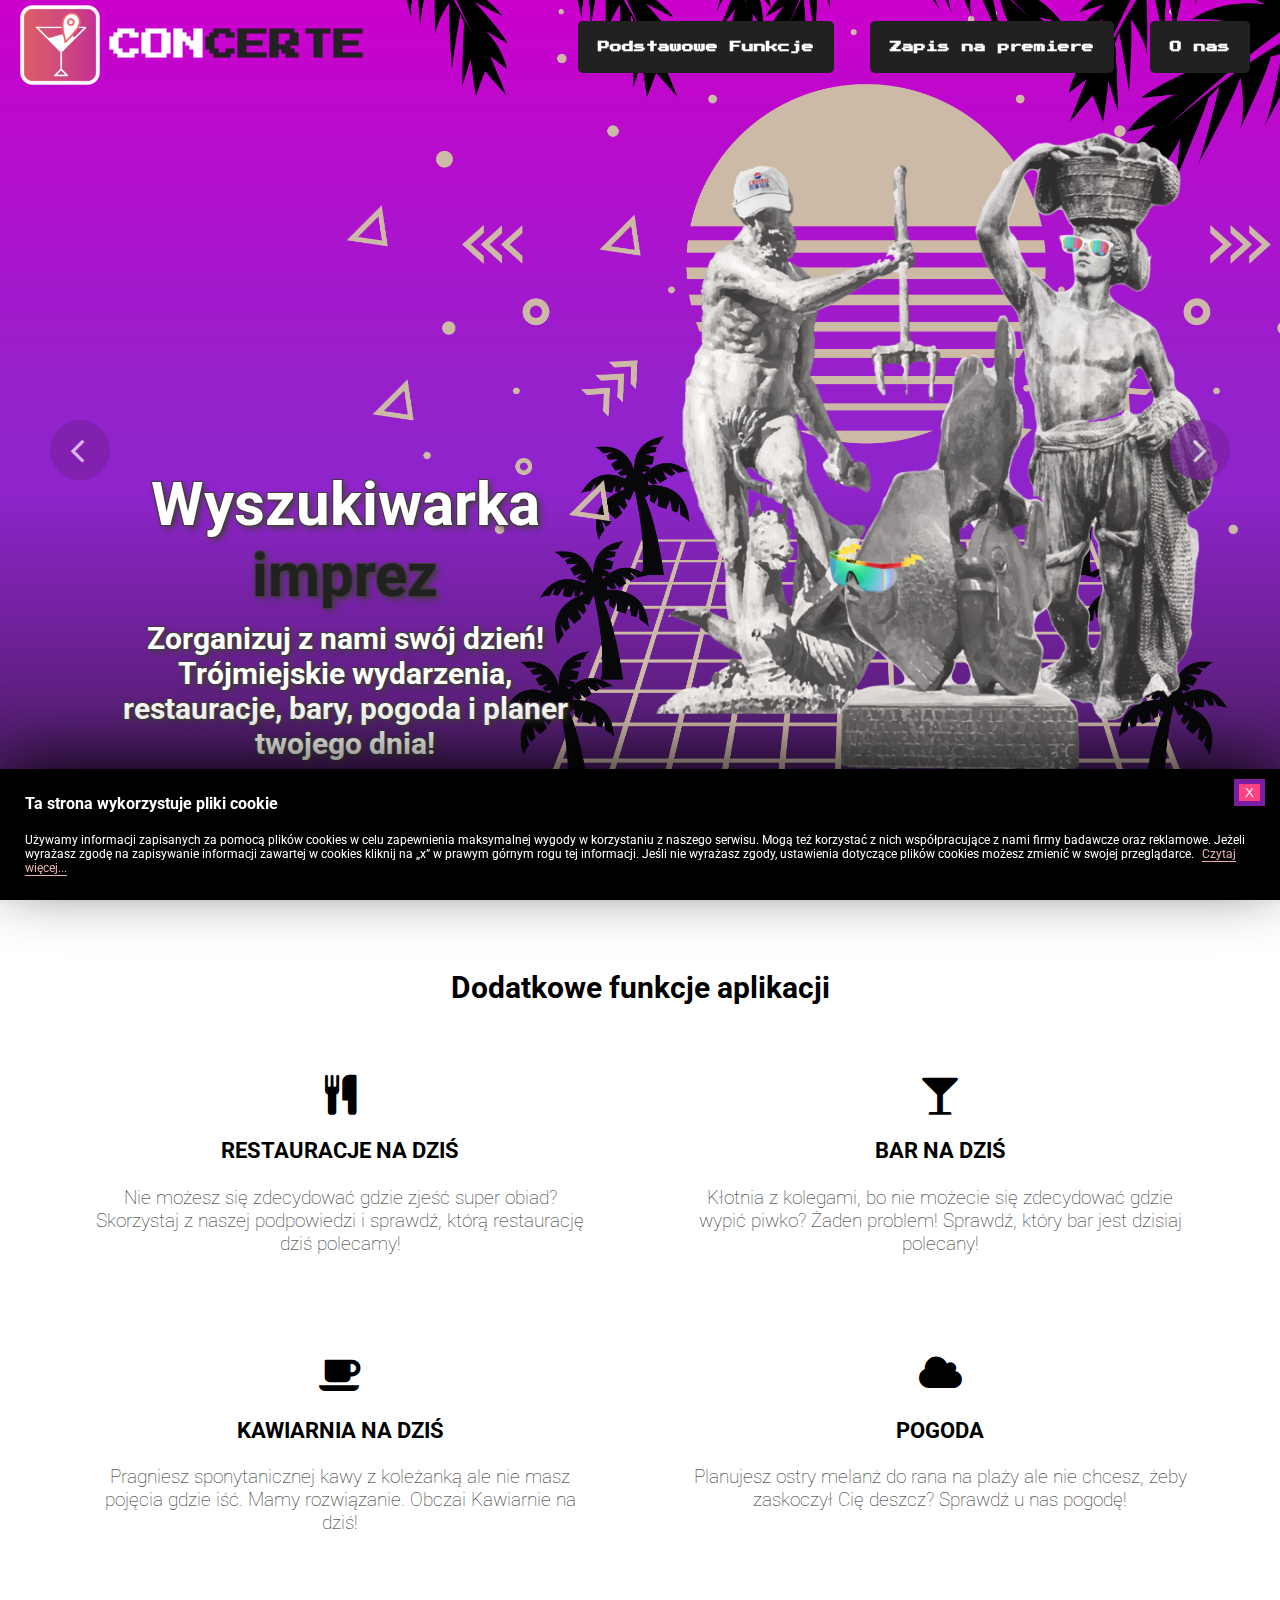
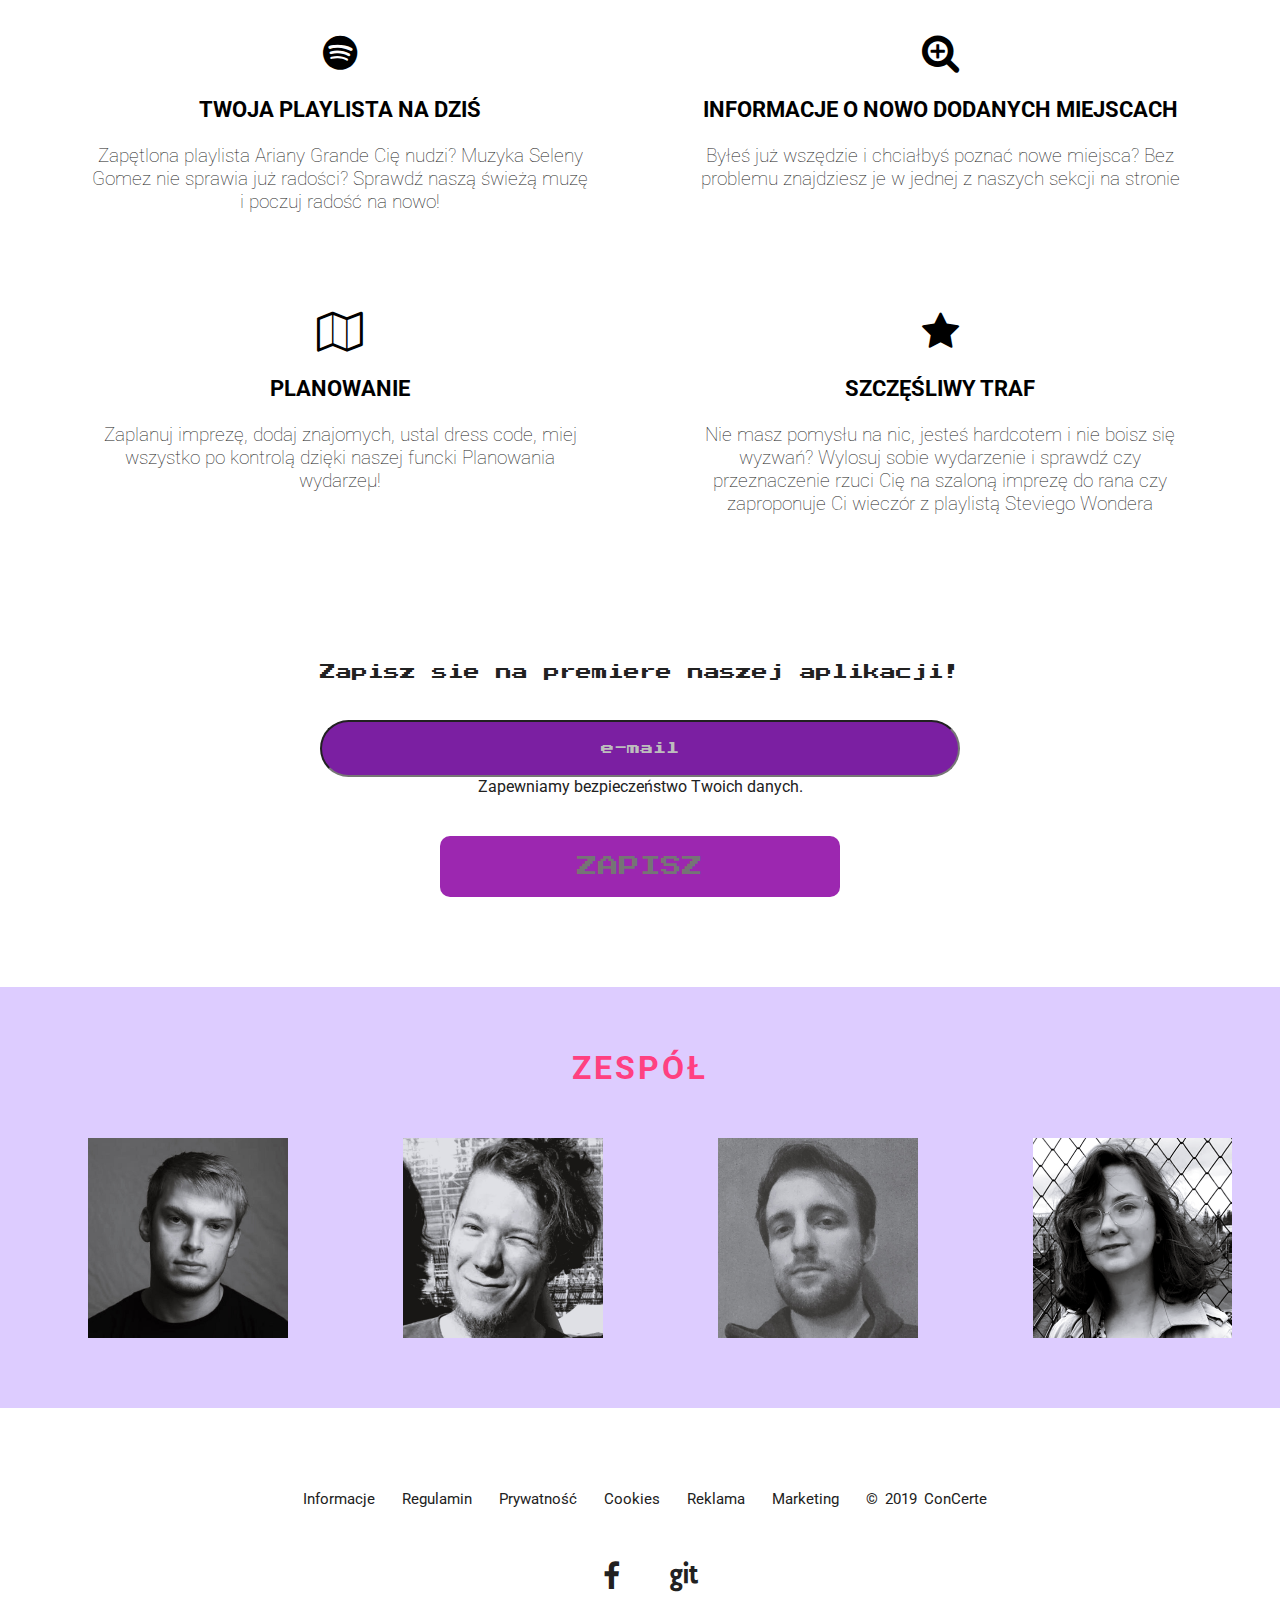
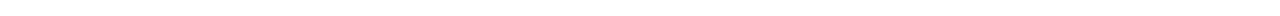
==== index.html @ 45c7c1aa "format code" ====
<!DOCTYPE html>

<html lang="en">
  <head>
    <meta charset="UTF-8" />
    <meta name="viewport" content="width=device-width, initial-scale=1.0" />
    <meta http-equiv="X-UA-Compatible" content="ie=edge" />
    <link rel="shortcut icon" href="img/favicon.ico" type="image/x-icon" />
    <link
      href="https://stackpath.bootstrapcdn.com/font-awesome/4.7.0/css/font-awesome.min.css"
      rel="stylesheet"
      integrity="sha384-wvfXpqpZZVQGK6TAh5PVlGOfQNHSoD2xbE+QkPxCAFlNEevoEH3Sl0sibVcOQVnN"
      crossorigin="anonymous"
    />
    <link
      href="https://fonts.googleapis.com/css?family=Press+Start+2P|Share+Tech+Mono&display=swap&subset=latin-ext"
      rel="stylesheet"
    />
    <link
      href="https://fonts.googleapis.com/css?family=Roboto&display=swap"
      rel="stylesheet"
    />
    <link rel="stylesheet" href="./css/style.css" />
    <link rel="stylesheet" href="./css/nav.css" />
    <link rel="stylesheet" href="./css/team.css " />
    <link rel="stylesheet" href="./css/footer.css" />
    <link rel="stylesheet" href="./css/details.css" />
    <link rel="stylesheet" href="./css/premiere.css" />
    <link rel="stylesheet" href="./css/scroll.css" />
    <link rel="stylesheet" href="./css/slider.css" />
    <link rel="stylesheet" href="./css/cookie.css" />
    <link rel="stylesheet" href="./css/animated.css" />
    <link rel="stylesheet" href="./css/calculator.css" />
    <title>CONCERTE</title>
  </head>

  <body>
    <header class="navigation">
      <div class="navigation__item">
        <img
          class="navigation__logo"
          src="./img/logoconcerte2.png"
          alt="logoconcerte"
        />
        <h1 class="navigation__text">CON<span class="hero__certe">CERTE</span></h1>
      </div>
      <div class="navigation__links">
        <a id="link1" class="navigation__link" href="#functions">Podstawowe Funkcje</a>
        <a id="link2" class="navigation__link" href="#premier">Zapis na premiere</a>
        <a id="link3" class="navigation__link" href="#about">O nas</a>
      </div>
      <div id="navigation__button">
        <div class="navigation__bar bar1"></div>
        <div class="navigation__bar bar2"></div>
        <div class="navigation__bar bar3"></div>
      </div>
    </header>

    <main class="container">
      
      <section class="hero" id="hero-section">
        <div class="hero__holder">
          <div class="hero__slider" style="transform: translateX(0%);">
            <div class="hero__item" style="transform: translateX(0%);">
              <div class="hero__text">
                <h1>Wyszukiwarka <span class="hero__certe">imprez</span></h1>
                <p>
                  Zorganizuj z nami swój dzień! Trójmiejskie wydarzenia,
                  restauracje, bary, pogoda i planer twojego dnia!
                </p>
              </div>
              <div class="hero__image">
                <img src="./img/greece3_720.png" alt="" />
              </div>
            </div>
            <div class="hero__item" style="transform: translateX(100%);">
              <div class="hero__text">
                <h1>Wylicz<span class="hero__certe"> koszt imprezy</span></h1>
                <p>
                  Podaj liczbę osób, zaznacz czy jesteś studentem a nasz 
                  kalkulator wyliczy Ci przysługującą zniżkę oraz poda kwotę imprezy.                    
                </p>
              </div>
              <div class="hero__image">
                <div class = "calculator__button">
                    <img class="ryby" src="./img/ryby.png" alt="" />
                  <button id="calcButton">KALKULATOR</button>
                  <img class="ryby" src="./img/ryby-rev.png" alt="" />
                  </div>
              </div>
            </div>
            <div class="hero__item" style="transform: translateX(200%);">
              <div class="hero__text">
                <h1>Dodawanie <span class="hero__certe">komentarzy</span></h1>
                <p>
                  Zorganizuj z nami swój dzień! Trójmiejskie wydarzenia,
                  restauracje, bary, pogoda i planer twojego dnia!
                </p>
              </div>
              <div class="hero__image">
                <img src="./img/rybak.png" alt="" />
              </div>
            </div>
            <div class="hero__item" style="transform: translateX(300%);">
              <div class="hero__text">
                <h1>Dodawanie <span class="hero__certe">ocen</span></h1>
                <p>
                  Zorganizuj z nami swój dzień! Trójmiejskie wydarzenia,
                  restauracje, bary, pogoda i planer twojego dnia!
                </p>
              </div>
              <div class="hero__image">
                <img src="./img/slideNeptun.png" alt="" />
              </div>
            </div>
          </div>
        </div>
        <div class="left__button">
            <i class="fa fa-angle-left"></i>
        </div>
        <div class="right__button">
          <i class="fa fa-angle-right"></i>
        </div>
      </section>

      <section id="functions" class="details section--full">
        <h2 class="details__title">Dodatkowe funkcje aplikacji</h2>
        <div class="details__all">
          <div class="details__box">
            <i class="fa fa-cutlery"></i>
            <h3>RESTAURACJE NA DZIŚ</h3>
            <p>
              Nie możesz się zdecydować gdzie zjeść super obiad? Skorzystaj z
              naszej podpowiedzi i sprawdź, którą restaurację dziś polecamy!
            </p>
          </div>
          <div class="details__box">
            <i class="fa fa-glass"></i>
            <h3>BAR NA DZIŚ</h3>
            <p>
              Kłotnia z kolegami, bo nie możecie się zdecydować gdzie wypić
              piwko? Żaden problem! Sprawdź, który bar jest dzisiaj polecany!
            </p>
          </div>
          <div class="details__box">
            <i class="fa fa-coffee"></i>
            <h3>KAWIARNIA NA DZIŚ</h3>
            <p>
              Pragniesz sponytanicznej kawy z koleżanką ale nie masz pojęcia
              gdzie iść. Mamy rozwiązanie. Obczai Kawiarnie na dziś!
            </p>
          </div>
          <div class="details__box">
            <i class="fa fa-cloud"></i>
            <h3>POGODA</h3>
            <p>
              Planujesz ostry melanż do rana na plaży ale nie chcesz, żeby
              zaskoczył Cię deszcz? Sprawdź u nas pogodę!
            </p>
          </div>
          <div class="details__box">
            <i class="fa fa-spotify"></i>
            <h3>TWOJA PLAYLISTA NA DZIŚ</h3>
            <p>
              Zapętlona playlista Ariany Grande Cię nudzi? Muzyka Seleny Gomez
              nie sprawia już radości? Sprawdź naszą świeżą muzę i poczuj radość
              na nowo!
            </p>
          </div>
          <div class="details__box">
            <i class="fa fa-search-plus"></i>
            <h3>INFORMACJE O NOWO DODANYCH MIEJSCACH</h3>
            <p>
              Byłeś już wszędzie i chciałbyś poznać nowe miejsca? Bez problemu
              znajdziesz je w jednej z naszych sekcji na stronie
            </p>
          </div>
          <div class="details__box">
            <i class="fa fa-map-o"></i>
            <h3>PLANOWANIE</h3>
            <p>
              Zaplanuj imprezę, dodaj znajomych, ustal dress code, miej wszystko
              po kontrolą dzięki naszej funcki Planowania wydarzeµ!
            </p>
          </div>
          <div class="details__box">
            <i class="fa fa-star"></i>
            <h3>SZCZĘŚLIWY TRAF</h3>
            <p>
              Nie masz pomysłu na nic, jesteś hardcotem i nie boisz się wyzwań?
              Wylosuj sobie wydarzenie i sprawdź czy przeznaczenie rzuci Cię na
              szaloną imprezę do rana czy zaproponuje Ci wieczór z playlistą
              Steviego Wondera
            </p>
          </div>
        </div>
      </section>

      <section class="premiere section--full" id="premier">
        <form class="premiere__form">
          <label for="email">Zapisz sie na premiere naszej aplikacji!</label>
          <input
            class="premiere__inputbox"
            type="email"
            name="email"
            id="email"
            placeholder="e-mail"
            required
          />
          <div class="premiere__info">
            <p>Zapewniamy bezpieczeństwo Twoich danych.</p>
          </div>
          <button id="submit" class="button"><span>ZAPISZ</span></button>
        </form>
      </section>

    </section>

    <section class="m-wrapper" id="about">
      <div class="m-header">
        <h1>ZESPÓŁ</h1>
      </div>
      <div class="cards">
        <div class="card__holder">
          <div class="card middle">
            <div class="front">
              <img src="./img/Mateusz.jpg" alt="Mateusz">
            </div>
            <div class="back">
              <div class="back-content middle">
                <h3>Mateusz Rostkowski</h3>
                <div class="sm">
                  <a href="https://github.com/MateuszRostkowski" target="_blank"><i class="fa fa-github"></i></a>
                  <a href="https://www.linkedin.com/in/mateusz-rostkowski-a20b6518a/" target="_blank"><i class="fa fa-linkedin"></i></a>
                  <a href="#" class="m-usericon"><i class="fa fa-user"></i></a>
                </div>
              </div>
            </div>
          </div>
        </div>
        <div class="card__holder">
          <div class="card middle">
            <div class="front">
              <img src="./img/Robert .jpg" alt="Robert">
            </div>
            <div class="back">
              <div class="back-content middle">
                <h3>Robert Gancarczyk</h3>
                <div class="sm">
                  <a href="https://github.com/MateuszRostkowski" target="_blank"><i class="fa fa-github"></i></a>
                  <a href="https://www.linkedin.com/in/mateusz-rostkowski-a20b6518a/" target="_blank"><i class="fa fa-linkedin"></i></a>
                  <a href="#" class="m-usericon"><i class="fa fa-user"></i></a>
                </div>
              </div>
            </div>
          </div>
        </div>
        <div class="card__holder">
          <div class="card middle">
            <div class="front">
              <img src="./img/Michal.jpg" alt="Michał">
            </div>
            <div class="back">
              <div class="back-content middle">
                <h3>Michał Zarzycki</h3>
                <div class="sm">
                  <a href="https://github.com/MateuszRostkowski" target="_blank"><i class="fa fa-github"></i></a>
                  <a href="https://www.linkedin.com/in/mateusz-rostkowski-a20b6518a/" target="_blank"><i class="fa fa-linkedin"></i></a>
                  <a href="#" class="m-usericon"><i class="fa fa-user"></i></a>
                </div>
              </div>
            </div>
          </div>
        </div>
        <div class="card__holder">
          <div class="card middle">
            <div class="front">
              <img src="./img/Maria.png" alt="Maria">
            </div>
            <div class="back">
              <div class="back-content middle">
                <h3>Maria Romańczyk</h3>
                <div class="sm">
                  <a href="https://github.com/MateuszRostkowski" target="_blank"><i class="fa fa-github"></i></a>
                  <a href="https://www.linkedin.com/in/mateusz-rostkowski-a20b6518a/" target="_blank"><i class="fa fa-linkedin"></i></a>
                  <a href="#" class="m-usericon"><i class="fa fa-user"></i></a>
                </div>
              </div>
            </div>
          </div>
        </div>
      </section>

      <button id="scrollToTop" class="scrollButton" title="Przewiń na górę">
        <a>
          <i class="fa fa-angle-up icon"></i>
        </a>
      </button>
   
      <div id="calculator" style="display: none;">
          <span class="exitButtonSpan"><button id="exitButton">X</button></span>
        <h1>KALKULATOR CEN IMPREZ</h1>
        <div class="container">
            <div class="rangeDiv">
              <input type="range" min="1" max="20" class="slider" value="1" class="slider" id="myRange" oninput="sliderChange()" >
              <label for="range"></label>
              </div>
              <div class="checkboxDiv">
              <input type="checkbox" name="checkbox" id="checkbox" onclick="sliderChange()">
              <label for="checkbox" >JESTEM STUDENTEM</label>
              </div>  
               <p>Liczba osób: <span id="demo"></span></p>  
               <p>CENA PODSTAWOWA: 20000zł</p>
               <p>Zniżka: <span id="discount"></span></p>
               <p>Cena po zniżce: <span id="cena"></span></p>  
        </div>
      </div>
      
      <div class="emailInfo"></div>

      <footer class="footer">
        <ul>
          <li><a href="url">Informacje</a></li>
          <li><a href="url">Regulamin</a></li>
          <li><a href="url">Prywatność</a></li>
          <li><a href="url">Cookies</a></li>
          <li><a href="url">Reklama</a></li>
          <li><a href="url">Marketing</a></li>
          <li>© 2019 ConCerte</li>
        </ul>

        <a href="#facebook"><i class="fa fa-facebook footer__icon"></i></a>
        <a href="https://github.com/infoshareacademy/jfdd13-frontczewscy"
          ><i class="fa fa-git footer__icon"></i
        ></a>
      </footer>
    </main>
 
    <div id="cookie">
        <h6>Ta strona wykorzystuje pliki cookie</h6>
        <p>Używamy informacji zapisanych za pomocą plików cookies w celu zapewnienia 
            maksymalnej wygody w korzystaniu z naszego serwisu. Mogą też korzystać z 
            nich współpracujące z nami firmy badawcze oraz reklamowe. Jeżeli wyrażasz 
            zgodę na zapisywanie informacji zawartej w cookies kliknij na &bdquo;x&rdquo; 
            w prawym górnym rogu tej informacji. Jeśli nie wyrażasz zgody, ustawienia 
            dotyczące plików cookies możesz zmienić w swojej przeglądarce. <a target="_blank" href="./polityka.html"> Czytaj więcej...</a></p>
        <button id="but">X</button>
      </div>
      <script src="./js/calculator.js"></script>
    <script src="./js/nav.js"></script>
    <script src="./js/slider.js"></script>
    <script src="./js/cookie.js"></script>
    <script src="./js/teamCards.js"></script>
    <script src="./js/email.js"></script>
  </body>
</html>
---- css/style.css ----
:root {
  --dark-primary-color: #7b1fa2;
  --light-primary-color: #e1bee7;
  --primary-color: #9c27b0;
  --text-icons: #ffffff;
  --accent-color: #ff4081;
  --primary-text: #212121;
  --secondary-text: #757575;
  --divider-color: #bdbdbd;
}
* {
  box-sizing: border-box;
}

html {
  scroll-behavior: smooth;
  overflow-x: hidden;
}

body {
  font-family: "Roboto", sans-serif;
  margin: 0;
  width: 100%;
  
}
.container {
  justify-content: center;
  width: 100%;
  text-align: center;
}

#info {
  position: fixed;
  top: 50%;
  left: 50%;
  transform: translate(-50%, -50%);
  background-color: var(--dark-primary-color);
  color: var(--text-icons);
  padding: 40px;
  border-radius: 5px;
  border: 3px solid white;
}

.hero {
  width: 100%;
  height: 100vh;
}

.hero__holder {
  width: 100%;
  height: 100%;
  overflow: hidden;
}
.hero__slider {
  width: 100%;
  height: 100%;
}

.hero__item {
  position: absolute;
  top: 0;
  left: 0;
  width: 100%;
  height: 100vh;
  display: flex;
  justify-content: center;
  align-items: center;
  padding: 50px;
}

.hero__slider {
  transition: 1s;
}

.hero:before,
.hero:after {
  content: "";
  display: block;
  position: absolute;
  top: 0;
  left: 0;
  width: 100%;
  height: 100vh;
}

.hero:before {
  background: black;
  opacity: 0.2;
  z-index: -1;
}

.hero:after {
  background: url(../img/background2.png);
  background-repeat: no-repeat;
  background-size: cover;
  background-position: 80% 100%;
  background-clip: padding-box;
  z-index: -2;
}

.hero__text {
  width: 50%;
  height: 100vh;
  display: flex;
  align-items: center;
  justify-content: flex-end;
  margin-bottom: 150px;
  flex-direction: column;
  color: var(--text-icons);
  font-size: 30px;
  padding: 5vmax;
  text-shadow: 3px 3px 6px rgb(65, 61, 61), -1px -1px 0 rgb(65, 61, 61),
    1px -1px 0 rgb(65, 61, 61), -1px 1px 0 rgb(65, 61, 61),
    1px 1px 0 rgb(65, 61, 61);
}
.hero__certe {
  color: var(--primary-text);
}
.hero__text h1 {
  margin: 10px 0;
}
.hero__text p {
  font-weight: bold;
  margin: 0;
  color: var(--text-icons);
}
.hero__image {
  width: 50%;
  height: 80%;
  display: flex;
  align-items: center;
  justify-content: center;
}
.hero__image img {
  width: 100%;
  height: 100%;
  object-fit: contain;
}

@media (max-width: 1000px) {

  .hero__item {
    flex-direction: column;
    padding: 5px;
    text-align: center;
  }
  .hero__text,
  .hero__image {
    width: 100%;
    height: 500px;
  }
  .hero {
    flex-direction: column;
    padding: 5px;
    text-align: center;
  }
  .hero__text,
  .hero__image {
    width: 100%;
  }
  .hero__text {
    height: 60%;
    margin: 0;
    font-size: 30px;
    padding: 40px 40px 20px;
    align-items: center;
    justify-content: center;
  }
  .hero__text h1 {
    font-size: 28px;
  }
  .hero__text p {
    font-size: 20px;
  }
  .hero__image {
    height: 40%;
  }
  .hero__image img {
    width: auto;
    height: 100%;
    margin-bottom: 30px;
  }
  .hero:before {
    opacity: 0.5;
  }
}

@media (max-width: 600px) {
  .hero__text h1 {
    font-size: 24px;
  }
  .hero__text p {
    font-size: 18px;
  }
}

@media (max-width: 340px) {
  .hero__text h1 {
    font-size: 25px;
  }
  .hero__text p {
    font-size: 18px;
  }
}
---- css/nav.css ----
#navigation__button {
    display: inline-block;
    cursor: pointer;
}

.change .bar1 {
    -webkit-transform: rotate(-45deg) translate(-9px, 6px);
    transform: rotate(-45deg) translate(-8px, 6px);
}

.change .bar2 {
    opacity: 0;
}

.change .bar3 {
    -webkit-transform: rotate(45deg) translate(-8px, -8px);
    transform: rotate(45deg) translate(-8px, -8px);
}

.navigation {
    width: 100%;
    top: 0;
    left: 0;
    display: flex;
    position: fixed;
    justify-content: space-between;
    align-items: center;
    padding: 5px 20px;
    font-family: 'Press Start 2P', cursive;
    z-index: 9;
}

.navigation__bar {
    width: 35px;
    height: 5px;
    background-color: var(--text-icons);
    margin: 6px 0;
    transition: 0.4s;
}
.navigation__item {
    display: flex;
    align-items: center;
}

.navigation__logo {
    width: 80px;
    height: 80px;
}

.navigation__text {
    margin: 0 10px;
    color: var(--text-icons);
}

.navigation-transparent::after, .navigation-colored::after {
    position: absolute;
    content: "";
    width: 100%;
    height: 100%;
    transition: 0.5s ease;
    z-index: -1;
    top: 0;
    left: 0;
}

.navigation-transparent::after {
    background-color: transparent;
    top: -250px;
}

.navigation-colored::after {
    background-color: var(--dark-primary-color);
}

#navigation__button {
    position: absolute;
    top: 18px;
    right: 18px;
    display: none;
}

.navigation__left {
    display: flex;
    width: 100%;
    align-items: center;
    justify-content: space-between;
}

.navigation__links {
    display: inline;
}

.navigation__link {
    color: var(--text-icons);
    text-decoration: none;
    margin: 0 10px;
    text-align: center;
    font-weight: bold;
    background: #212121;
    padding: 20px 40px;
    border-radius: 5px;
    font-size: 13px;
}

.navigation__right {
    display: none;
}

@media (max-width: 1300px) {
    .navigation__link {
        padding: 20px;
        font-size: 12px
    }
}

@media (max-width: 1150px) {
    .navigation__link {
        font-size: 11px;
    }
}

@media (max-width: 1050px) {
    .navigation__link {
        font-size: 10px;
        padding: 15px 5px;
    }
}

@media (max-width: 920px) {
    .navigation {
        width: 100%;
        top: 0;
        position: fixed;
        flex-direction: column;
        align-items: flex-start;
    }
    .navigation__logo {
        width: 65px;
        height: 65px;
    }
    .navigation__text {
        font-size: 1.5em;
    }
    .navigation__link {
        margin: 0;
        font-size: 10px;
    }
    .navigation__left {
        justify-content: flex-start;
        flex-direction: column;
    }
    #navigation__button {
        display: block;
    }
    .navigation__links {
        position: absolute;
        top: 0;
        left: 0;
        transform: translateY(-180px);
        transition: 0.5s ease;
        display: flex;
        flex-direction: column;
        align-items: flex-start;
        background-color: var(--dark-primary-color);
        z-index: -1;
        width: 100%;
    }
    .navigation__links.responsive {
        transform: translateY(73px);
    }
    .navigation__link {
        padding: 20px;
        background-color: transparent;

    }
    .navigation__right {
        display: inline;
    }
}

@media (max-width: 500px) {
    .navigation__text {
        font-size: 1em;
    }
}
---- css/team.css ----
.m-wrapper{
    width: 100%;
    background-color: #DDCCFF;
    display: flex;
    flex-direction: column;
    padding: 40px 10px;
}
.m-header{    
    width: 100%;
    height: 20%;
    color:  var(--accent-color);
    display: flex;
    justify-content: center;
    align-items: center;
}
.m-header>h1{
    align-self: center;
    letter-spacing: 3px;
}
/* ----------------------divy do divów z nami------------------ */
.m-content{
    width: 100%;
    height: 40vh;
    display: flex;
    justify-content: center;
    align-items: center;
    flex-direction: row;
}
.team{
    width: 50%;
    height: auto;
    display: flex;
    flex-direction: row;
    justify-content: center;
    align-items: center;
}
/* -------------------------divy z nami---------------------- */
.card{
    width: 50%;
    display: flex;
    flex-flow: column;
    justify-content: center;
    align-items: center;
    margin: 0px 20px;
}
/* divy z jpgami */
.m-span{
    max-width: 307.75px;
    max-height: 158.91px;
    margin: 20px;
}
.m-span>img{
    max-width: 138.48px;
    max-height: 216.38px;
    border: 7px outset var(--secondary-text);
    border-radius: 50%;
}
/* divy z danymi do jpgów */
.m-data{ 
    max-width: 307.75px;
    width: 100%;
    max-height: 158.91px;
    display: flex;
    justify-content: center;
    flex-direction: column;
}
.m-data>h3{
    align-self: center;
    color: var(--secondary-text);
}
.m-socials{
    align-self: center;
    margin-bottom: 10px;
}
.m-socials>a{
    color: var(--dark-primary-color);
    padding: 10px;
}
/* ------------------------------------------------------*/
.m-button {   
    border-radius: 10px;
    outline: 0;
    display: inline-block;
    padding: 8px;
    color: var(--secondary-text);
    background-color: var(--text-icons);
    text-align: center;
    cursor: pointer;
    width: 100%;
  } 
  .m-button:hover {
    background-color: var(--dark-primary-color);
    color: var(--light-primary-color);
    border: 2px inset  var(--secondary-text);
  }
  .m-usericon{
      display: none;
  }

/* ======================================================================= */
@media (max-width: 1000px){
    .m-content{
        flex-direction: column;
        height: 80%;
    }
    .team{
        width: 100%;
    }
}
@media (max-width: 500px){
    .m-wrapper{
        height: auto;
    }
    .m-content{
        flex-direction: column; 
        height: auto;   
    }
    .team{
        flex-direction: column;
    }
    .card{
        width: 100%;
        margin: 10px;
    }
    .m-span{
        max-width: 153px;
        max-height: 75px;
        margin-bottom: 10px;
    }
    .m-span>img{
        max-width: 66px;
        max-height: 108px;
        transform: scale(1.5);
        
    }
    .m-data{ 
        max-width: 307.75px;
        max-height: 80vh;
        display: flex;
        justify-content: center;
        flex-direction: column;
    }
    .m-button{
        display: none;
    }
    .m-socials{
        display: flex;
        flex-wrap: nowrap;
        flex-direction: row;
    }
    .m-usericon{
        display: inline;
    }
}
---- css/footer.css ----
.footer {
    margin: 80px 5px 5px;
    word-spacing: 3px;
    text-align: center;
    justify-content: center;
    width: 100%;
    line-height: 1.5;
}

.footer ul{
    list-style: none;
    margin: 30px;
    padding: 0;
    font-size: 15px;
    color: var(--primary-text);
    
}

.footer li{
    display: inline-block;
    padding: 0 10px;
}


.footer__icon {
    padding: 20px;
    font-size: 30px;
    width: 60px;
    text-align: center;
    text-decoration: none;
    
  }

  a {
    color: var(--primary-text);
    text-decoration: none;
    font-size: 15px;
  }
---- css/details.css ----
.details {
  width: 100%;
}

.details__all {
  display: flex;
  flex-direction: row;
  flex-wrap: wrap;
  margin: 0 auto;
  max-width: 1200px;
  width: 100%;
}

.details__box {
  font-size: 1.2em;
  width: 50%;
  text-align: center;
  padding: 40px 50px;
  font-weight: 100;
}

.details__box i {
  font-size: 40px;
  
}

.details__box p {
  color: var(--primary-text);
}

.details__title {
  text-align: center;  
  font-size: 30px;
  padding: 70px 0px 30px;
  margin: 0;
}

.details img {
  width: 100%;
  height: 500px;
}

@media(max-width: 1200px) {
  .details__box {
    padding: 20px 50px;
  }
}

@media (max-width: 800px) {
  .details__alls {
    flex-direction: column;
  }
  .details__box {
    width: 100%;
    padding: 20px 40px;
  }
}
---- css/premiere.css ----
@import url("https://fonts.googleapis.com/css?family=Press+Start+2P%7CShare+Tech+Mono&display=swap&subset=latin-ext");

.button {
  background-color: var(--primary-color);
  border: none;
  color: var(--secondary-text);
  text-align: center;
  font-size: 1.3em;
  padding: 20px 40px;
  max-width: 400px;
  width: 100%;
  transition: all 0.5s;
  cursor: pointer;
  margin: 40px 0px;
  border-radius: 10px;
  display: flex;
  align-items: center;
  justify-content: center;
}

.button span {
  cursor: pointer;
  display: inline-block;
  position: relative;
  transition: 0.5s;
  font-family: "Press Start 2P", cursive;
}

.button span:after {
  font-family: "FontAwesome";
  content: "\f1d8";
  position: absolute;
  opacity: 0;
  top: 0px;
  right: 50px;
  transition: 0.2s;
}

.button:hover span {
  padding-right: 50px;
  color: var(--divider-color);
}

.button:hover span:after {
  opacity: 1;
  right: 0;
  color: var(--divider-color);
}

.premiere__inputbox {
  width: 50vw;
  padding: 20px;
  text-align: center;
  font-family: "Press Start 2P", cursive;
  color: var(--text-icons);;
}
::placeholder {
  color: var(--divider-color);
}
.premiere__inputbox:focus {
  outline: none;
}

.premiere__form label {
  width: 75vw;
  padding: 40px;
  text-align: center;
  font-family: "Press Start 2P", cursive;
}

.premiere {
  display: flex;
  flex-direction: column;
  align-items: center;
  justify-content: center;
  color: var(--primary-text)
}

.premiere__form {
  display:flex;
  flex-direction: column;
  align-items: center;
  width: 100%;
  padding: 50px 0;
  
}

.premiere__button {

  background-color: var(--dark-primary-color);
  padding: 20px 10px;
  border-radius: 20px;
  border: 4px solid var(--primary-color);
 

}
.premiere__button:hover {

  background-color:var(--primary-color);
  color: var(--dark-primary-color);
  border: 4px solid var(--dark-primary-color);
 transition: all 0.5s ease 0s;
}
.premiere__inputbox{
  background-color: var(--dark-primary-color);
  border-radius:50px;


}
.premiere__info {
  text-align: center;
}
.premiere__info p {
  margin: 0;
}

@media (max-width: 800px) {
  .premiere__inputbox {
    width: 85vw;
  }
}
---- css/scroll.css ----
.scrollButton {
    display: block;
    position: fixed;
    bottom: 20px;
    right: 30px;
    z-index: 99;
    border: none;
    outline: none;
    background-color: var(--dark-primary-color);
    color: var(--text-icons);
    cursor: pointer;
    border-radius: 50%;
    padding: 0;
    transition: 0.5s ease-in;
    transform: translateY(100px);
    opacity: 0;
}
.icon {
    width: 60px;
    height: 60px;
    font-size: 50px;
    padding: 5px;
    transform: translateY(-3px);
    color: var(--text-icons);
}
  
.scrollButton:hover {
    background-color: var(--primary-color);
}

.scrollButton.active {
    transform: translateY(0px);
    opacity: 1;
}
---- css/slider.css ----
.slider__holder {
    overflow: hidden;
}

.slider__images {
    width: 100%;
    position: relative;
    height: 400px;
    transition: 0.5s;
}
.slider__image {
    width: 100%;
    height: 400px;
    top: 0;
    left: 0;
    object-fit: cover;
    position: absolute;
    transition: 0.5s ease-in;
}

.indicators {
    display: flex;
    top: 300px;
    width: 100%;
}
.column {
    width: 25%;
}
.column img {
    width: 100%;
}

.info {
    height: auto;
    display: flex;
    flex-direction: column;
    justify-content: center;
}
.info__title {
  font-size: 30px;
}

.info h2 {
    text-align: center;
    padding: 40px 20px;
    margin: 0;
}

.info__functions {
    display: flex;
    flex-direction: row;
    width: 100%;
    margin-bottom: 50px;
}

.info__row {
    display: flex;
    flex-direction: row;
    width: 50%;
    justify-content: center;
}

.info__element {
    text-align: center;
    width: 50%;
    padding: 30px;
}

.info__element i {
    font-size: 55px;
    color: var(--primary-text);
}

.info__element h3 {
    font-size: 20px;
    margin: 50px 0;
}

.info__element {
    background-color: rgb(133, 93, 93);
    max-width: 100%;
    margin: 30px;
    border-radius: 10px;
    transform: scale(1);
    transition: 0.2s;
}

.info__element:hover {
    cursor: pointer;
}

.info__element h3 {
    font-size: 20px;
    margin: 10px 0;
}


.left__button,
.right__button {
  position: absolute;
  top: 50%;
  width: 60px;
  height: 60px;
  transform: translate(-50%, -50%);
  z-index: 99;
  border: none;
  outline: none;
  color: var(--text-icons);
  cursor: pointer;
  padding: 0;
  transition: 0.5s ease-in;
  background-color: var(--dark-primary-color);
  border-radius: 50%;
  opacity: 0.66;
  z-index: 4;
}
.left__button {
  left: 80px;
}
.right__button {
  right: 20px;
}

.left__button i,
.right__button i {
  top: 0;
  left: 0;
  position: absolute;
  font-size: 40px;
  color: var(--text-icons);
}

.left__button i::before,
.right__button i::before {
  position: absolute;
  top: 13px;
  left: 20px;
  height: 60px;
  width: auto;
  transform: translateY(-3px);
}

.right__button i::before {
  left: 23px;
}

@media (max-width: 1000px) {
    .left__button,
    .right__button {
      top: 40%;
      transform: translate(-50%, -50%) scale(0.7);
    }
  
    .left__button {
      left: 40px;
    }
    .right__button {
      right: -20px;
    }
  
    .left__button i::before,
    .right__button i::before {
      width: auto;
    }
}


@media (max-width: 1000px) {
    .info__functions {
        flex-direction: column;
    }
    .info__row {
        width: 100%;
    }
}

@media (max-width: 600px) {
    .info {
        height: auto;
    }
    
    .info__functions {
        flex-direction: column;
        width: 100%;
    }
    
    .info__row {
        flex-direction: column;
        width: 100%;
    }
    
    .info__element {
        width: auto;
        padding: 10px;
    }
    .ryby{
        display: none;
    }
}
---- css/cookie.css ----
#cookie{
    margin: 0px;
    padding: 5px;
    position: fixed;
    left: 0px;
    right: 0px;
    bottom: 0px;
    z-index: 100;

    width: 100%;
    background-color: black;
    box-shadow: 0px -17px 65px -4px rgba(0,0,0,0.75);
    display: none;
}
#cookie>p{
    color: #fff;
    font-size: 12px;
    margin: 20px;
}
#cookie>h6{
    font-weight: bold;
    font-size: 16px;    
    color: #fff;
    margin: 20px;
    
}
#but{
    position: absolute;
    top: 10px;
    right: 15px;
    border: 5px solid #7B1FA2;
    background-color: #FF4081;
    color: #fff;
}
#cookie>p>a{
    color: rgb(233, 177, 177);
    border-bottom: solid 1px;
    font-size: 12px;
    margin-left: 5px;
}
---- css/animated.css ----
.card__holder {
  position: relative;
  width: 200px;
  height: 200px;
  margin: 30px;
}
.middle{
  position: absolute;
  top: 50%;
  left: 50%;
  transform: translate(-50%,-50%);
}
.card{
  cursor: pointer;
  width: 200px;
  height: 200px;
  
}
.cards {
  display: flex;
  justify-content: space-around;
  align-items: center;
  flex-wrap: wrap;
}
.front,.back{
  width: 100%;
  height: 100%;
  overflow: hidden;
  backface-visibility: hidden;
  position: absolute;
  transition: transform .6s linear;
}
.front img{
  max-width: 200px;
  max-height: 200px;
  /* border: 7px outset var(--secondary-text); */
}
/* .front{
  transform: perspective(600px) rotateY(0deg);
  display: flex;
} */
.back{
  background: #f1f1f1;
  transform: perspective(600px) rotateY(180deg);
}
.back-content{
  color: #2c3e50;
  text-align: center;
  width: 100%;
}
.sm{
  margin: 20px 0;
}
.sm a{
  display: inline-flex;
  width: 40px;
  height: 40px;
  justify-content: center;
  align-items: center;
  color: #2c3e50;
  font-size: 18px;
  transition: 0.4s;
  border-radius: 50%
}
.sm a:hover{
  background: #2c3e50;
  color: white;
}
/* .card:hover > .front{
  transform: perspective(600px) rotateY(-180deg);
}
.card:hover > .back{
  transform: perspective(600px) rotateY(0deg);
} */
---- css/calculator.css ----
#exitButton {
    background-color: white;
    color: #212121;
    border: none;
    font-size: 15px;
}

.exitButtonSpan {
    display: flex;
  justify-content: flex-end;


}
#calculator {
    position: fixed;
    top:50%;
    left:50%;
    max-width: 800px;
    background-color: #212121;
    font-weight: bold;
    color: var(--text-icons);
    font-family: 'Press Start 2P', cursive;
    padding:30px;
    transform: translate(-50%, -50%);  
    -webkit-box-shadow: -4px 10px 23px 0px rgba(0,0,0,0.75);
    -moz-box-shadow: -4px 10px 23px 0px rgba(0,0,0,0.75);
    box-shadow: -4px 10px 23px 0px rgba(0,0,0,0.75); 
    
}

.calculator__button {
    margin-top: 30px;
    display: flex;
    justify-content: center;
    align-items: center;
}

#calcButton {
    
    background-color: var(--dark-primary-color);
    padding: 20px 10px;
    border-radius: 20px;
    border: 4px solid black;
    font-weight: bold;

}

#calcButton:hover {
    background-color:var(--primary-color);
    border: 4px solid var(--dark-primary-color);
    transition: all 0.5s ease 0s;
 
}

.slider{
    margin: 20px;
    width: 80%;
}
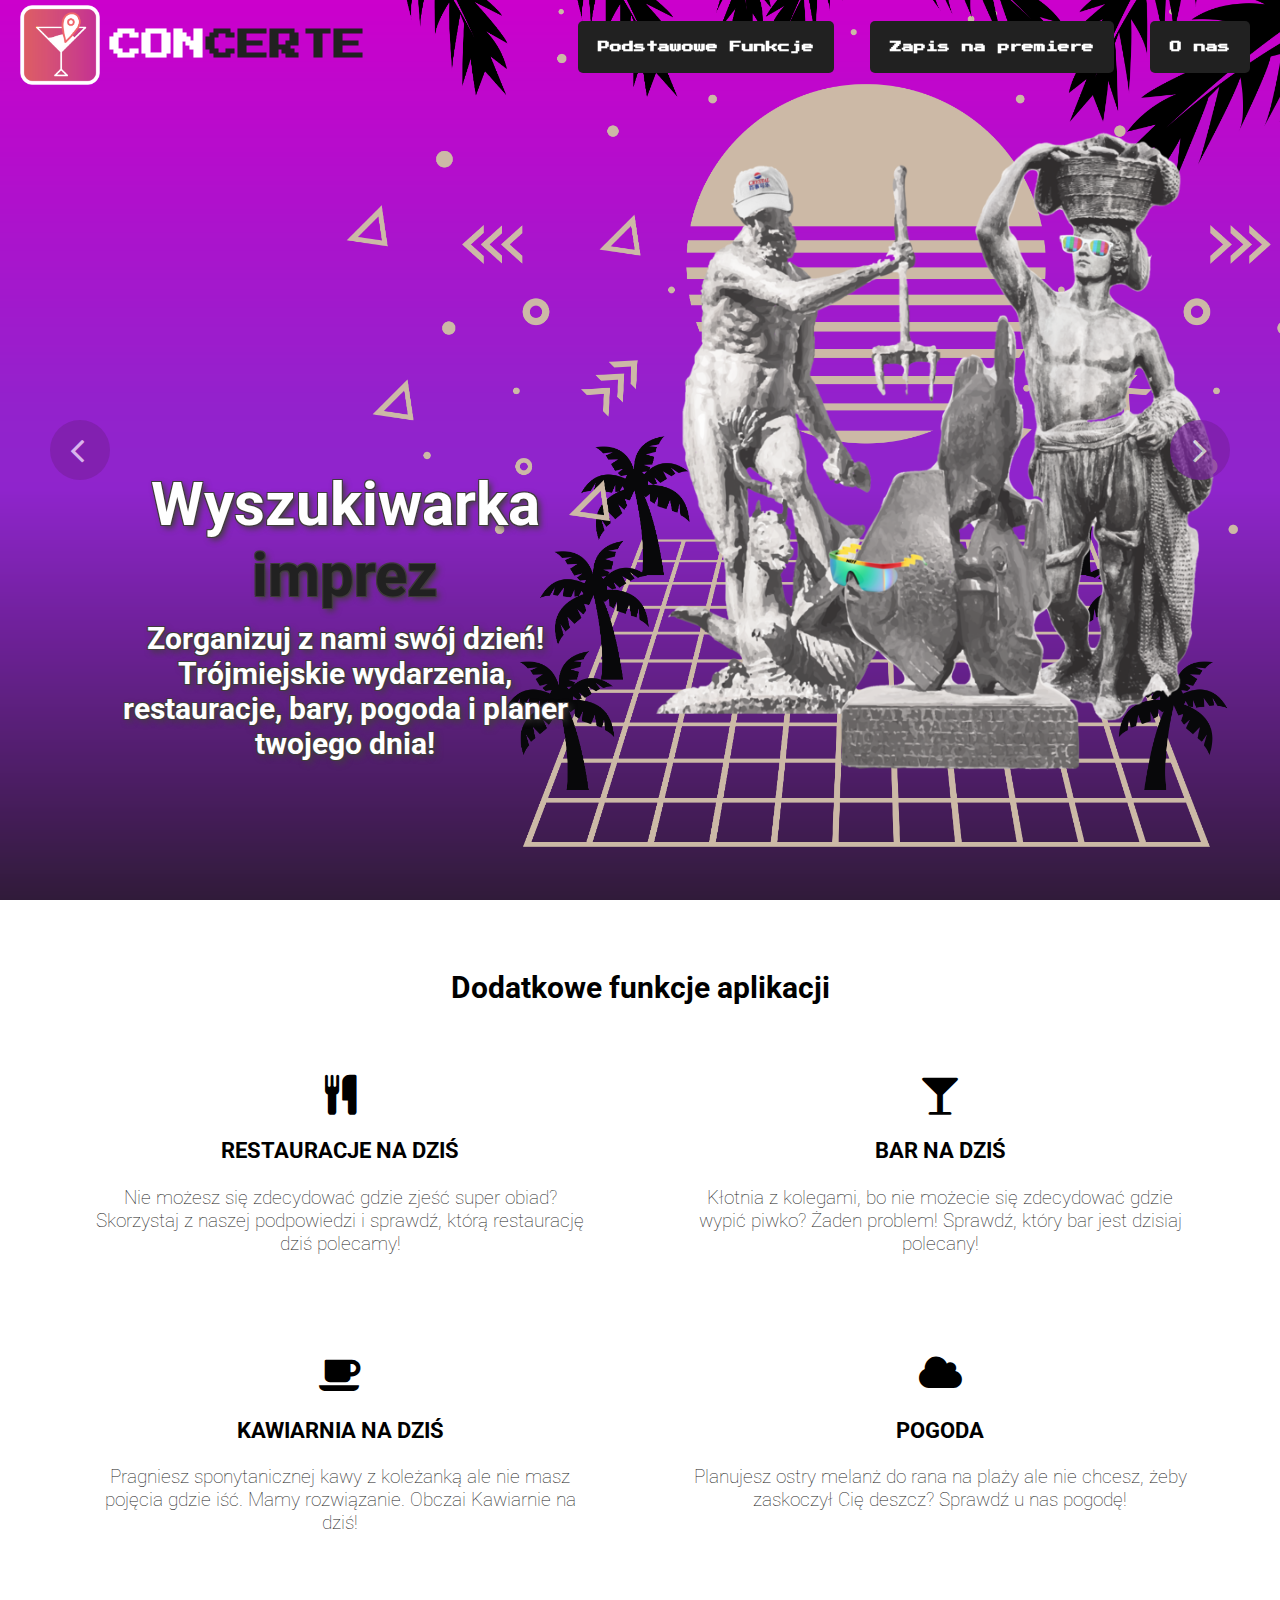
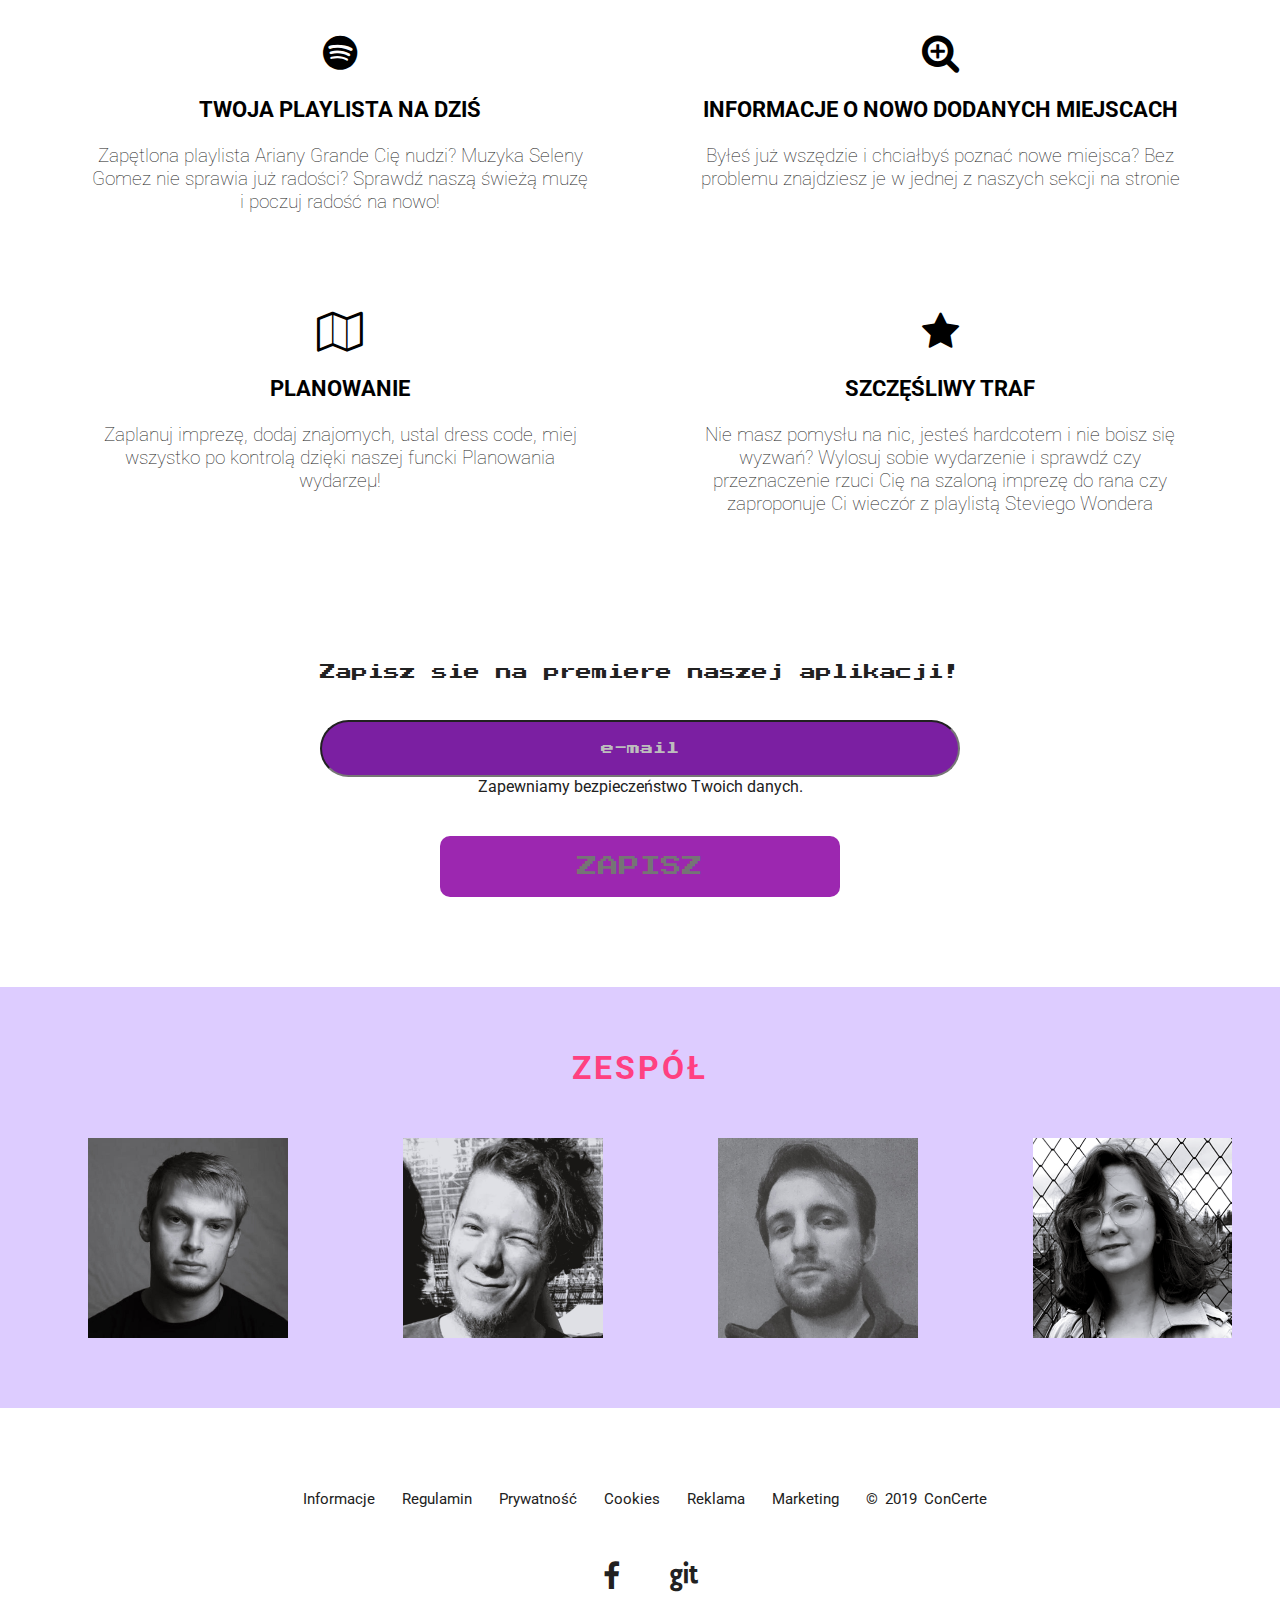
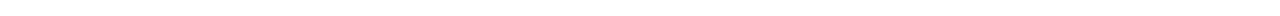
==== commit 89d72b98: "chang style of the emailPopup" ====
--- a/index.html
+++ b/index.html
@@ -297,17 +297,17 @@
         </a>
       </button>
    
-      <div id="calculator" style="display: none;">
+      <div id="calculator" class="popup" style="display: none;">
           <span class="exitButtonSpan"><button id="exitButton">X</button></span>
         <h1>KALKULATOR CEN IMPREZ</h1>
         <div class="container">
             <div class="rangeDiv">
               <input type="range" min="1" max="20" class="slider" value="1" class="slider" id="myRange" oninput="sliderChange()" >
               <label for="range"></label>
-              </div>
+            </div>
               <div class="checkboxDiv">
-              <input type="checkbox" name="checkbox" id="checkbox" onclick="sliderChange()">
-              <label for="checkbox" >JESTEM STUDENTEM</label>
+                <input type="checkbox" name="checkbox" id="checkbox" onclick="sliderChange()">
+                <label for="checkbox" >JESTEM STUDENTEM</label>
               </div>  
                <p>Liczba osób: <span id="demo"></span></p>  
                <p>CENA PODSTAWOWA: 20000zł</p>
@@ -315,7 +315,7 @@
                <p>Cena po zniżce: <span id="cena"></span></p>  
         </div>
       </div>
-      
+
       <div class="emailInfo"></div>
 
       <footer class="footer">
--- a/css/style.css
+++ b/css/style.css
@@ -29,16 +29,15 @@
   text-align: center;
 }
 
-#info {
-  position: fixed;
-  top: 50%;
-  left: 50%;
-  transform: translate(-50%, -50%);
-  background-color: var(--dark-primary-color);
-  color: var(--text-icons);
-  padding: 40px;
-  border-radius: 5px;
-  border: 3px solid white;
+.link {
+  color: inherit;
+}
+
+.exitBtn {
+  position: absolute;
+  top: 10px;
+  right: 10px;
+  cursor: pointer;
 }
 
 .hero {
--- a/css/calculator.css
+++ b/css/calculator.css
@@ -11,7 +11,7 @@
 
 
 }
-#calculator {
+.popup {
     position: fixed;
     top:50%;
     left:50%;
@@ -25,7 +25,9 @@
     -webkit-box-shadow: -4px 10px 23px 0px rgba(0,0,0,0.75);
     -moz-box-shadow: -4px 10px 23px 0px rgba(0,0,0,0.75);
     box-shadow: -4px 10px 23px 0px rgba(0,0,0,0.75); 
-    
+}
+.popup p {
+    padding: 10px;
 }
 
 .calculator__button {
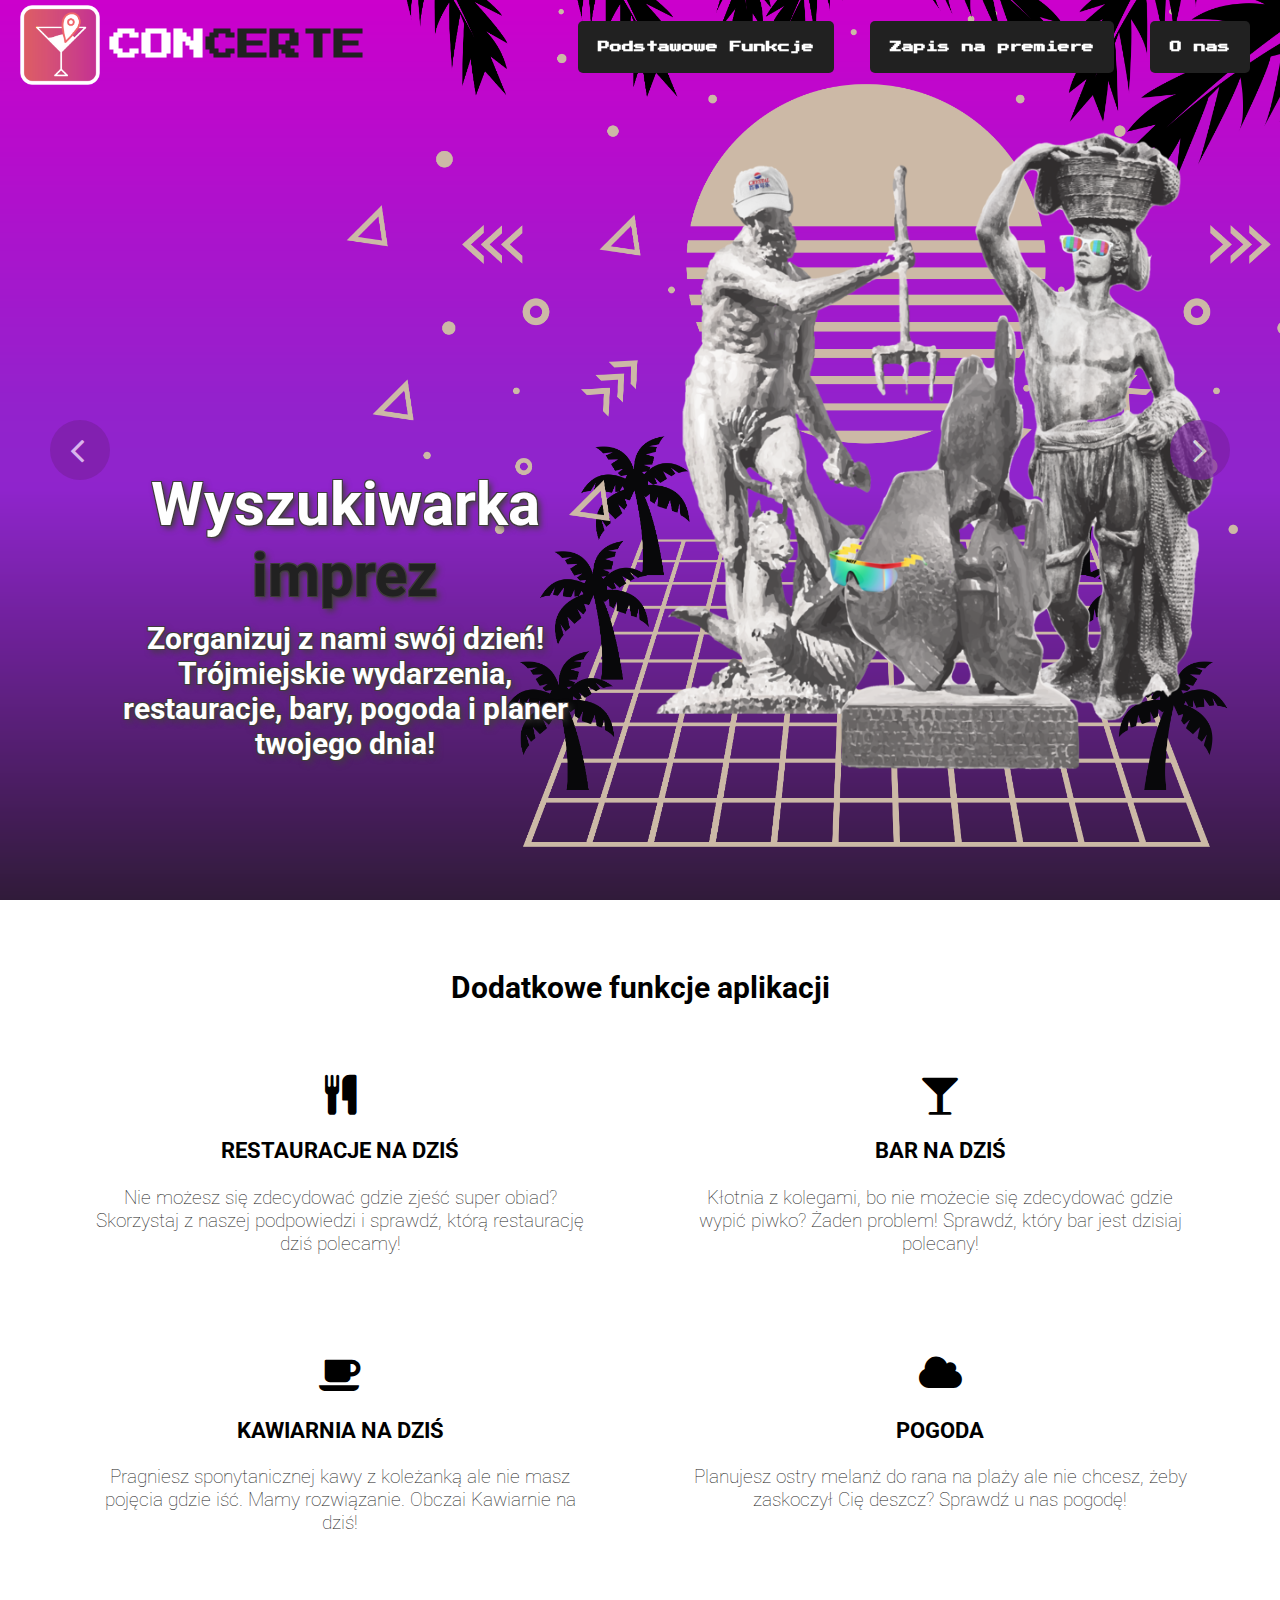
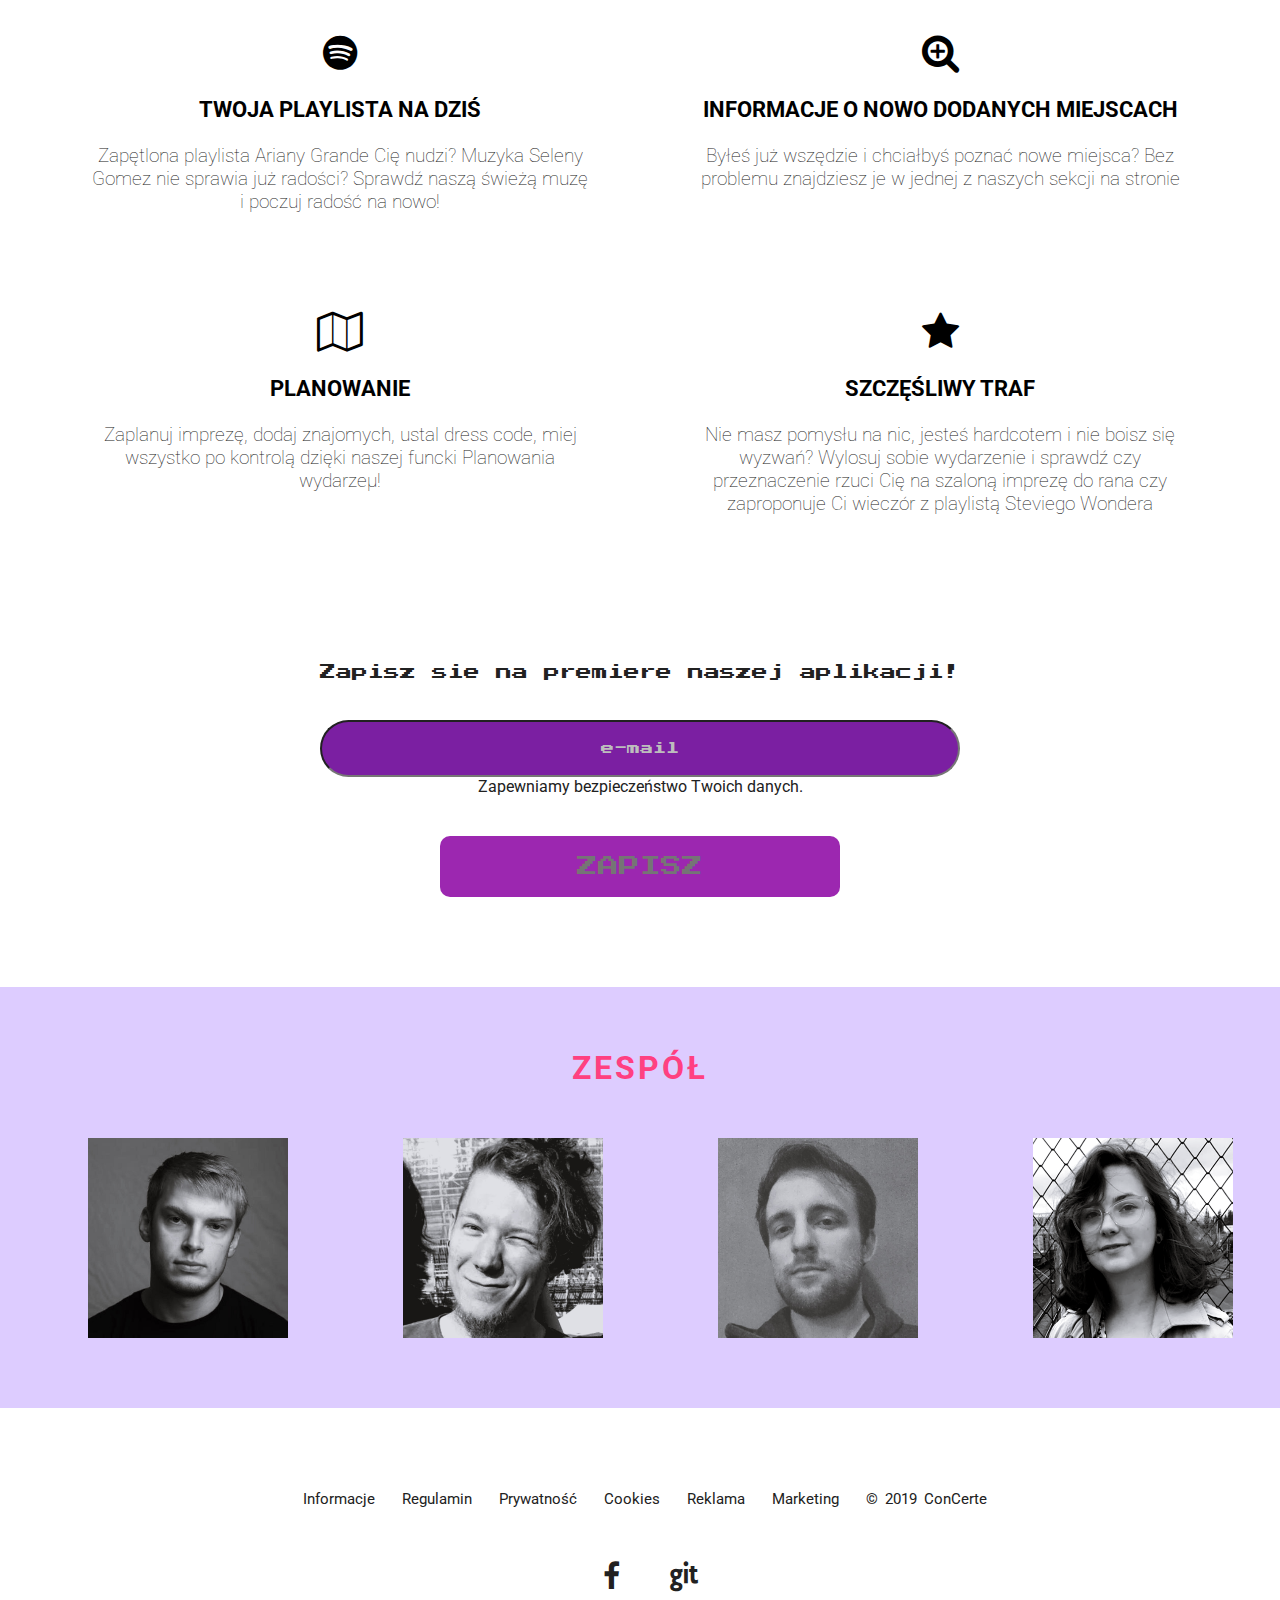
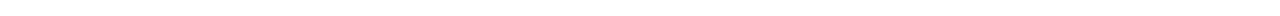
==== commit cf3c4731: "add styles of the team card to css" ====
--- a/index.html
+++ b/index.html
@@ -226,7 +226,7 @@
             <div class="front">
               <img src="./img/Mateusz.jpg" alt="Mateusz">
             </div>
-            <div class="back">
+            <div class="back hidden">
               <div class="back-content middle">
                 <h3>Mateusz Rostkowski</h3>
                 <div class="sm">
@@ -243,7 +243,7 @@
             <div class="front">
               <img src="./img/Robert .jpg" alt="Robert">
             </div>
-            <div class="back">
+            <div class="back hidden">
               <div class="back-content middle">
                 <h3>Robert Gancarczyk</h3>
                 <div class="sm">
@@ -260,7 +260,7 @@
             <div class="front">
               <img src="./img/Michal.jpg" alt="Michał">
             </div>
-            <div class="back">
+            <div class="back hidden">
               <div class="back-content middle">
                 <h3>Michał Zarzycki</h3>
                 <div class="sm">
@@ -277,7 +277,7 @@
             <div class="front">
               <img src="./img/Maria.png" alt="Maria">
             </div>
-            <div class="back">
+            <div class="back hidden">
               <div class="back-content middle">
                 <h3>Maria Romańczyk</h3>
                 <div class="sm">
--- a/css/animated.css
+++ b/css/animated.css
@@ -33,14 +33,22 @@
 .front img{
   max-width: 200px;
   max-height: 200px;
-  /* border: 7px outset var(--secondary-text); */
 }
-/* .front{
+
+.front {
   transform: perspective(600px) rotateY(0deg);
-  display: flex;
-} */
-.back{
-  background: #f1f1f1;
+}
+
+.front.hidden {
+  transform: perspective(600px) rotateY(-180deg);
+}
+
+.back {
+  transform: perspective(600px) rotateY(0deg);
+  background: var(--divider-color);
+}
+
+.back.hidden {
   transform: perspective(600px) rotateY(180deg);
 }
 .back-content{
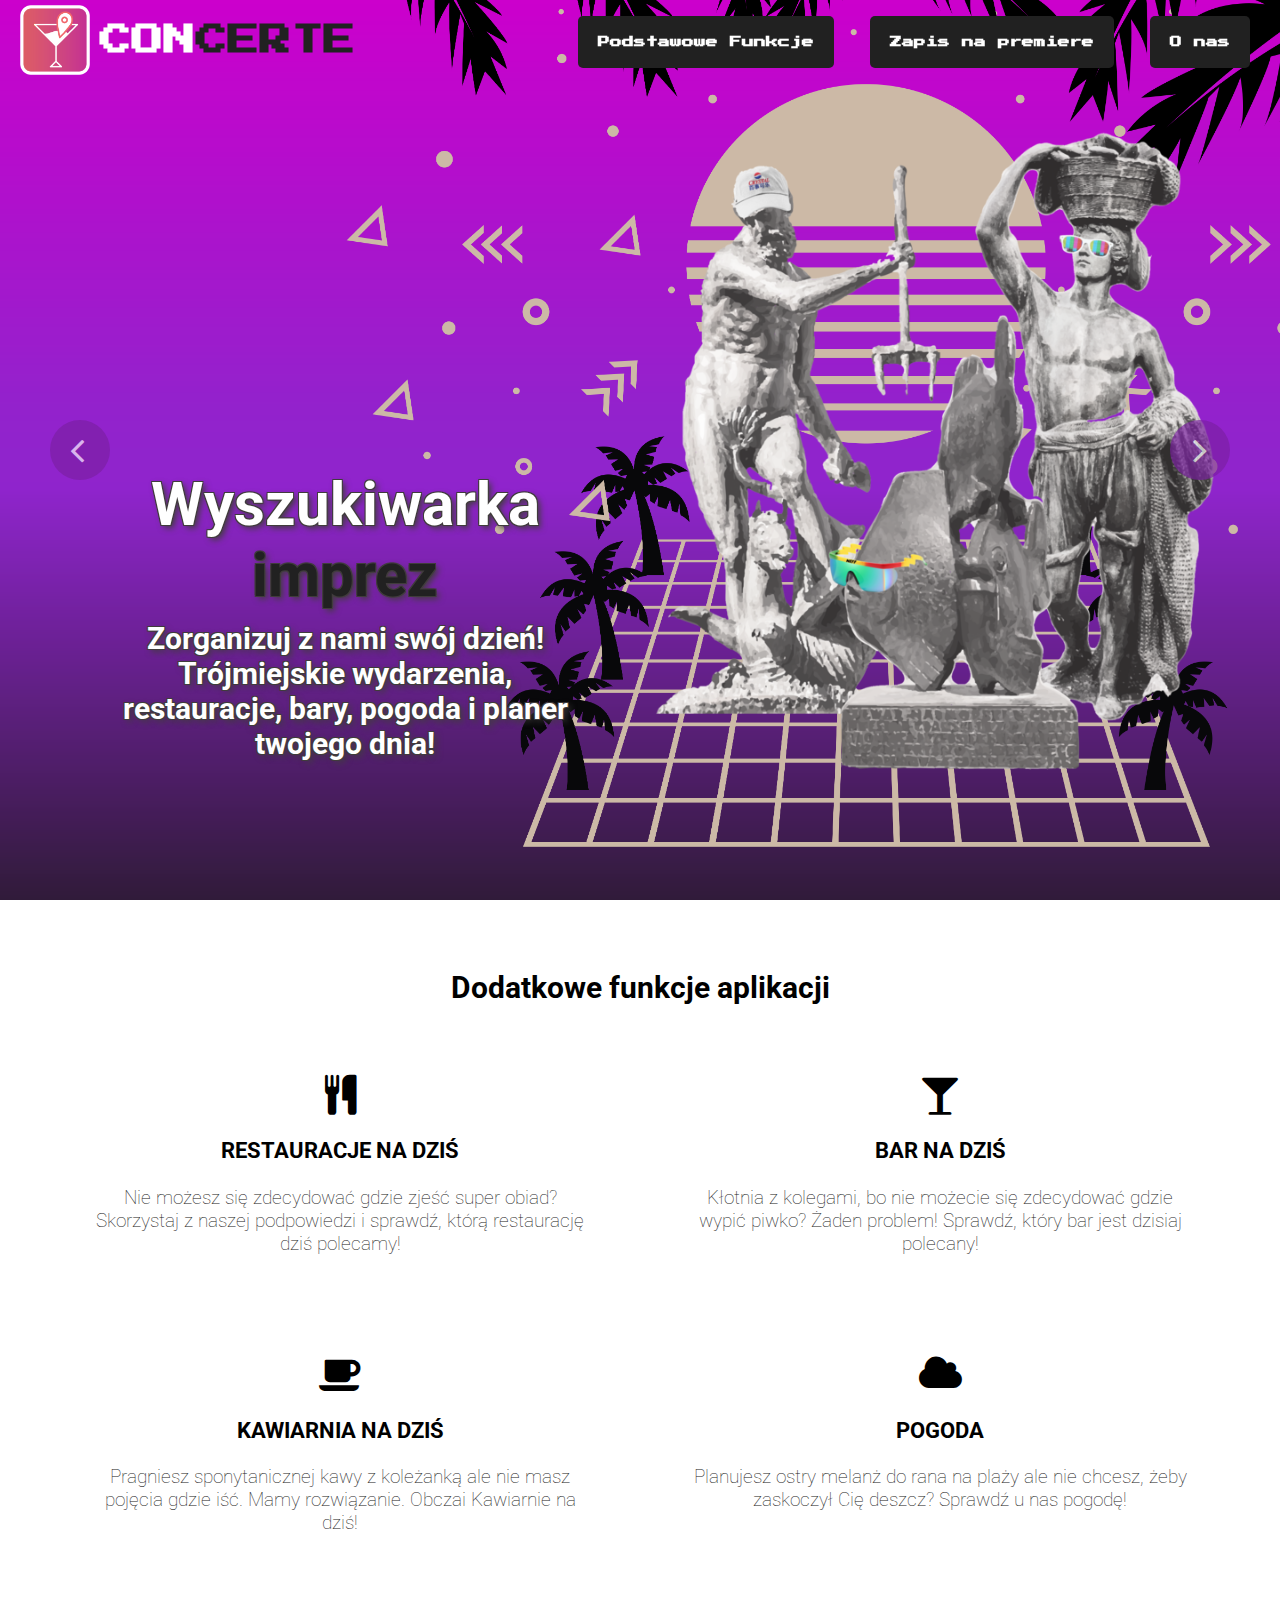
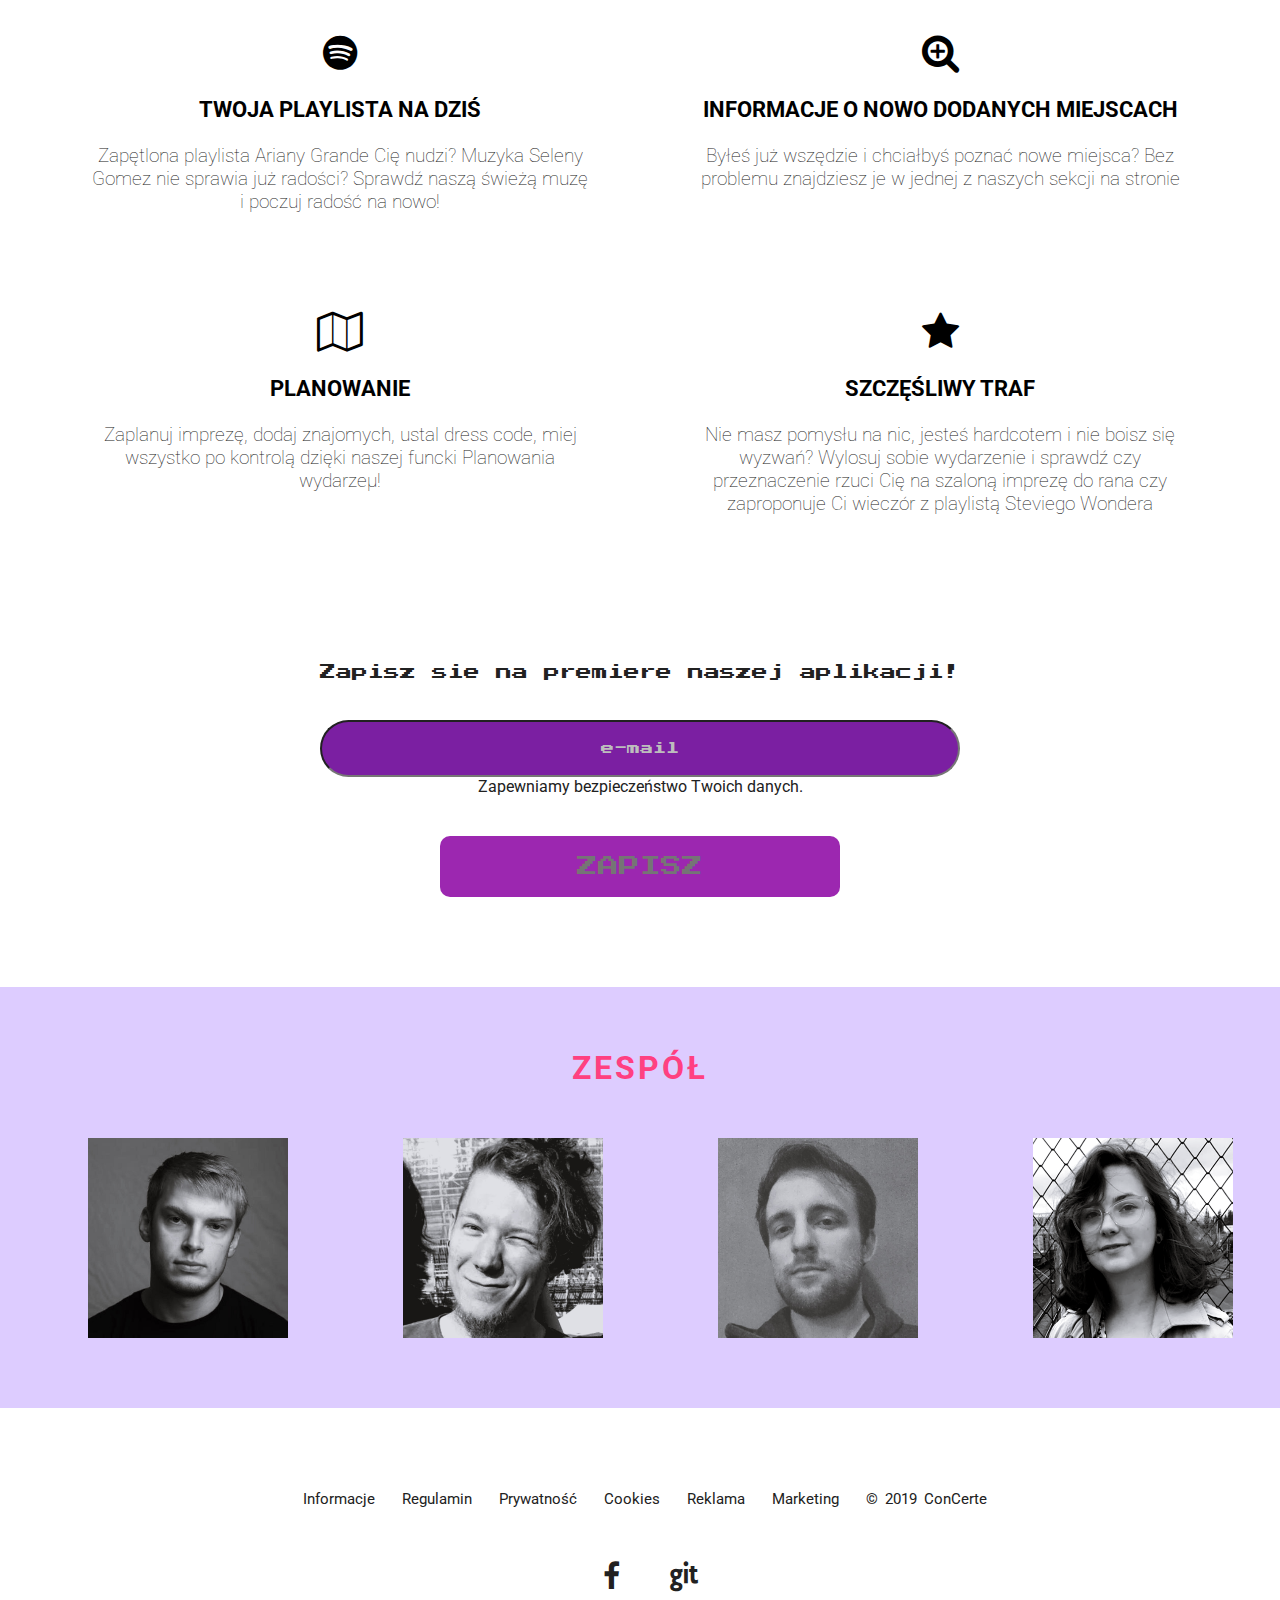
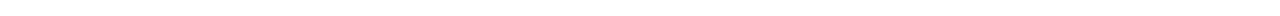
==== commit b3d66b3a: "Calculator refactor" ====
--- a/index.html
+++ b/index.html
@@ -301,6 +301,7 @@
           <span class="exitButtonSpan"><button id="exitButton">X</button></span>
         <h1>KALKULATOR CEN IMPREZ</h1>
         <div class="container">
+            <p>Liczba osób: <span id="demo">1</span></p>  
             <div class="rangeDiv">
               <input type="range" min="1" max="20" class="slider" value="1" class="slider" id="myRange" oninput="sliderChange()" >
               <label for="range"></label>
@@ -309,8 +310,8 @@
                 <input type="checkbox" name="checkbox" id="checkbox" onclick="sliderChange()">
                 <label for="checkbox" >JESTEM STUDENTEM</label>
               </div>  
-               <p>Liczba osób: <span id="demo"></span></p>  
-               <p>CENA PODSTAWOWA: 20000zł</p>
+               
+               <p>CENA PODSTAWOWA : 200zł</p>
                <p>Zniżka: <span id="discount"></span></p>
                <p>Cena po zniżce: <span id="cena"></span></p>  
         </div>
--- a/css/nav.css
+++ b/css/nav.css
@@ -43,8 +43,8 @@
 }
 
 .navigation__logo {
-    width: 80px;
-    height: 80px;
+    width: 70px;
+    height: 70px;
 }
 
 .navigation__text {
@@ -101,6 +101,9 @@
     border-radius: 5px;
     font-size: 13px;
 }
+.navigation__link.hightlight {
+    background-color:#bd3161;
+}
 
 .navigation__right {
     display: none;
@@ -135,8 +138,8 @@
         align-items: flex-start;
     }
     .navigation__logo {
-        width: 65px;
-        height: 65px;
+        width: 60px;
+        height: 60px;
     }
     .navigation__text {
         font-size: 1.5em;
@@ -166,7 +169,7 @@
         width: 100%;
     }
     .navigation__links.responsive {
-        transform: translateY(73px);
+        transform: translateY(69px);
     }
     .navigation__link {
         padding: 20px;
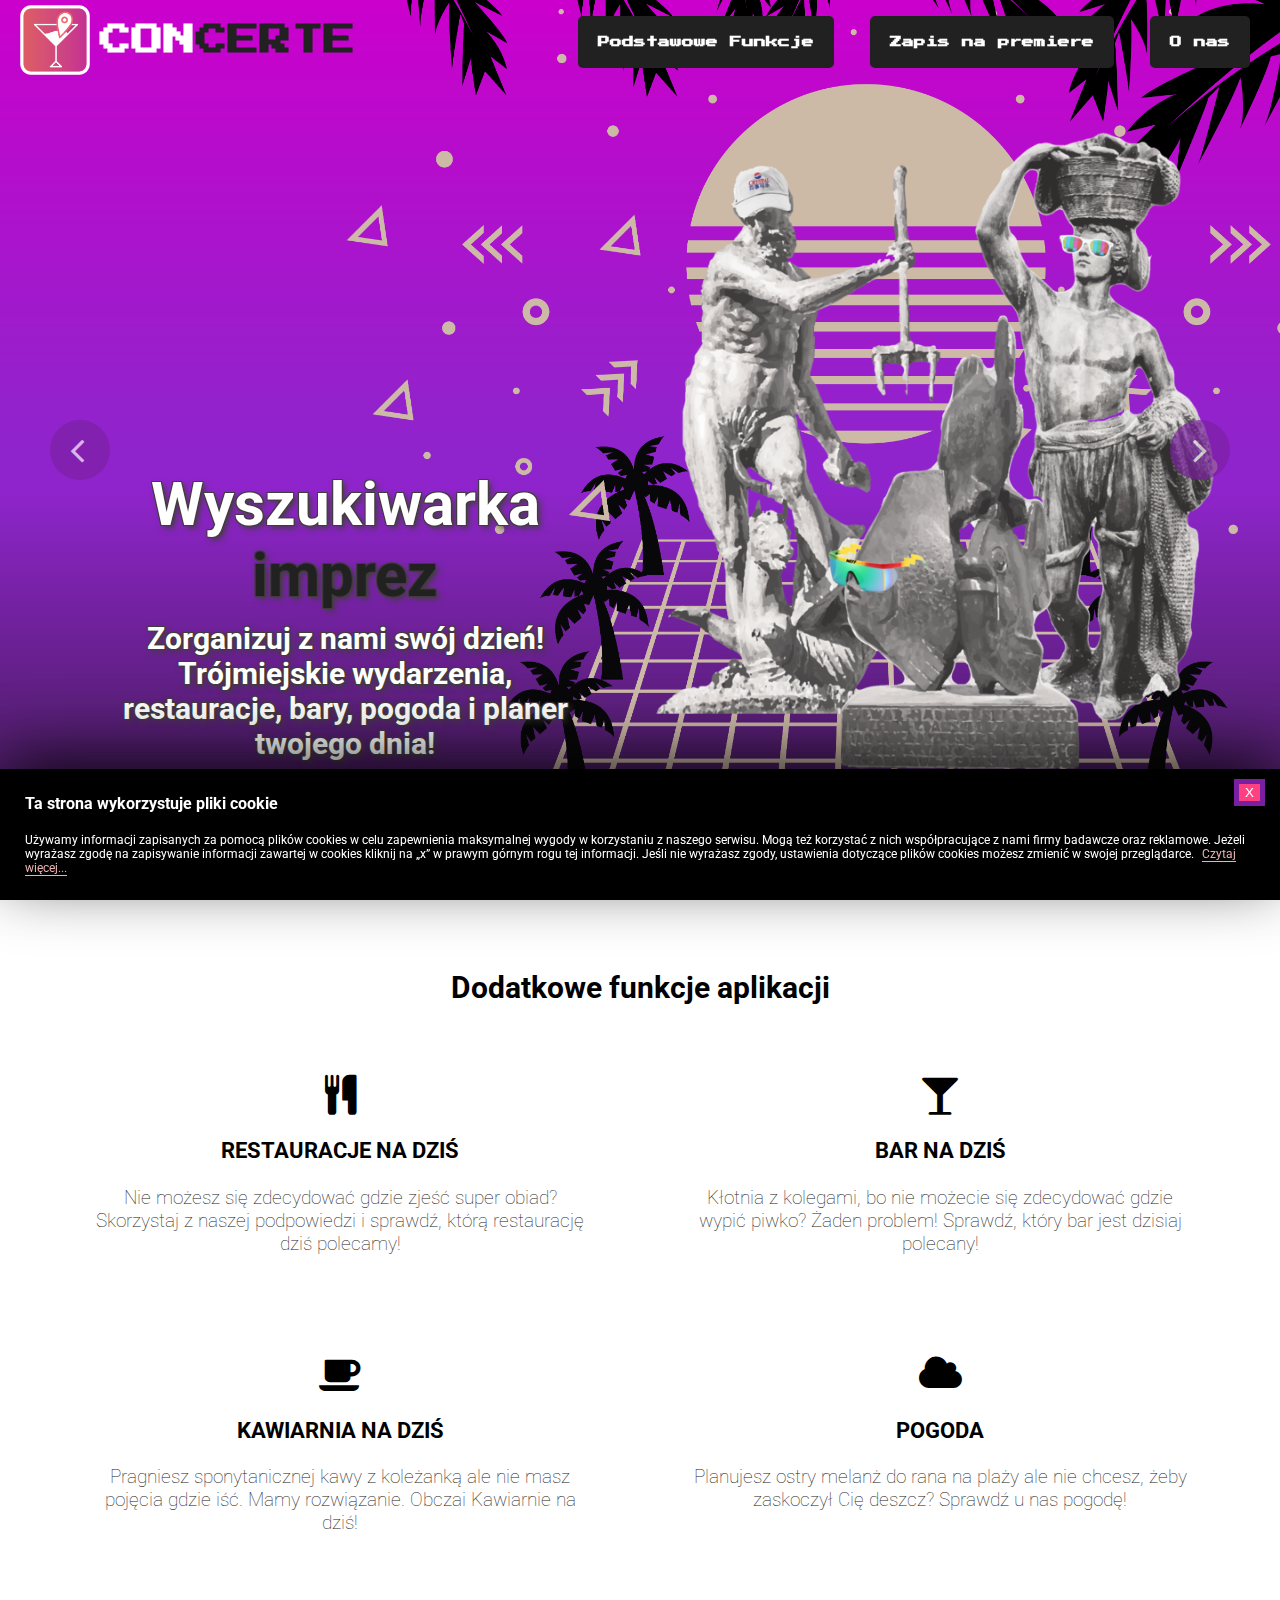
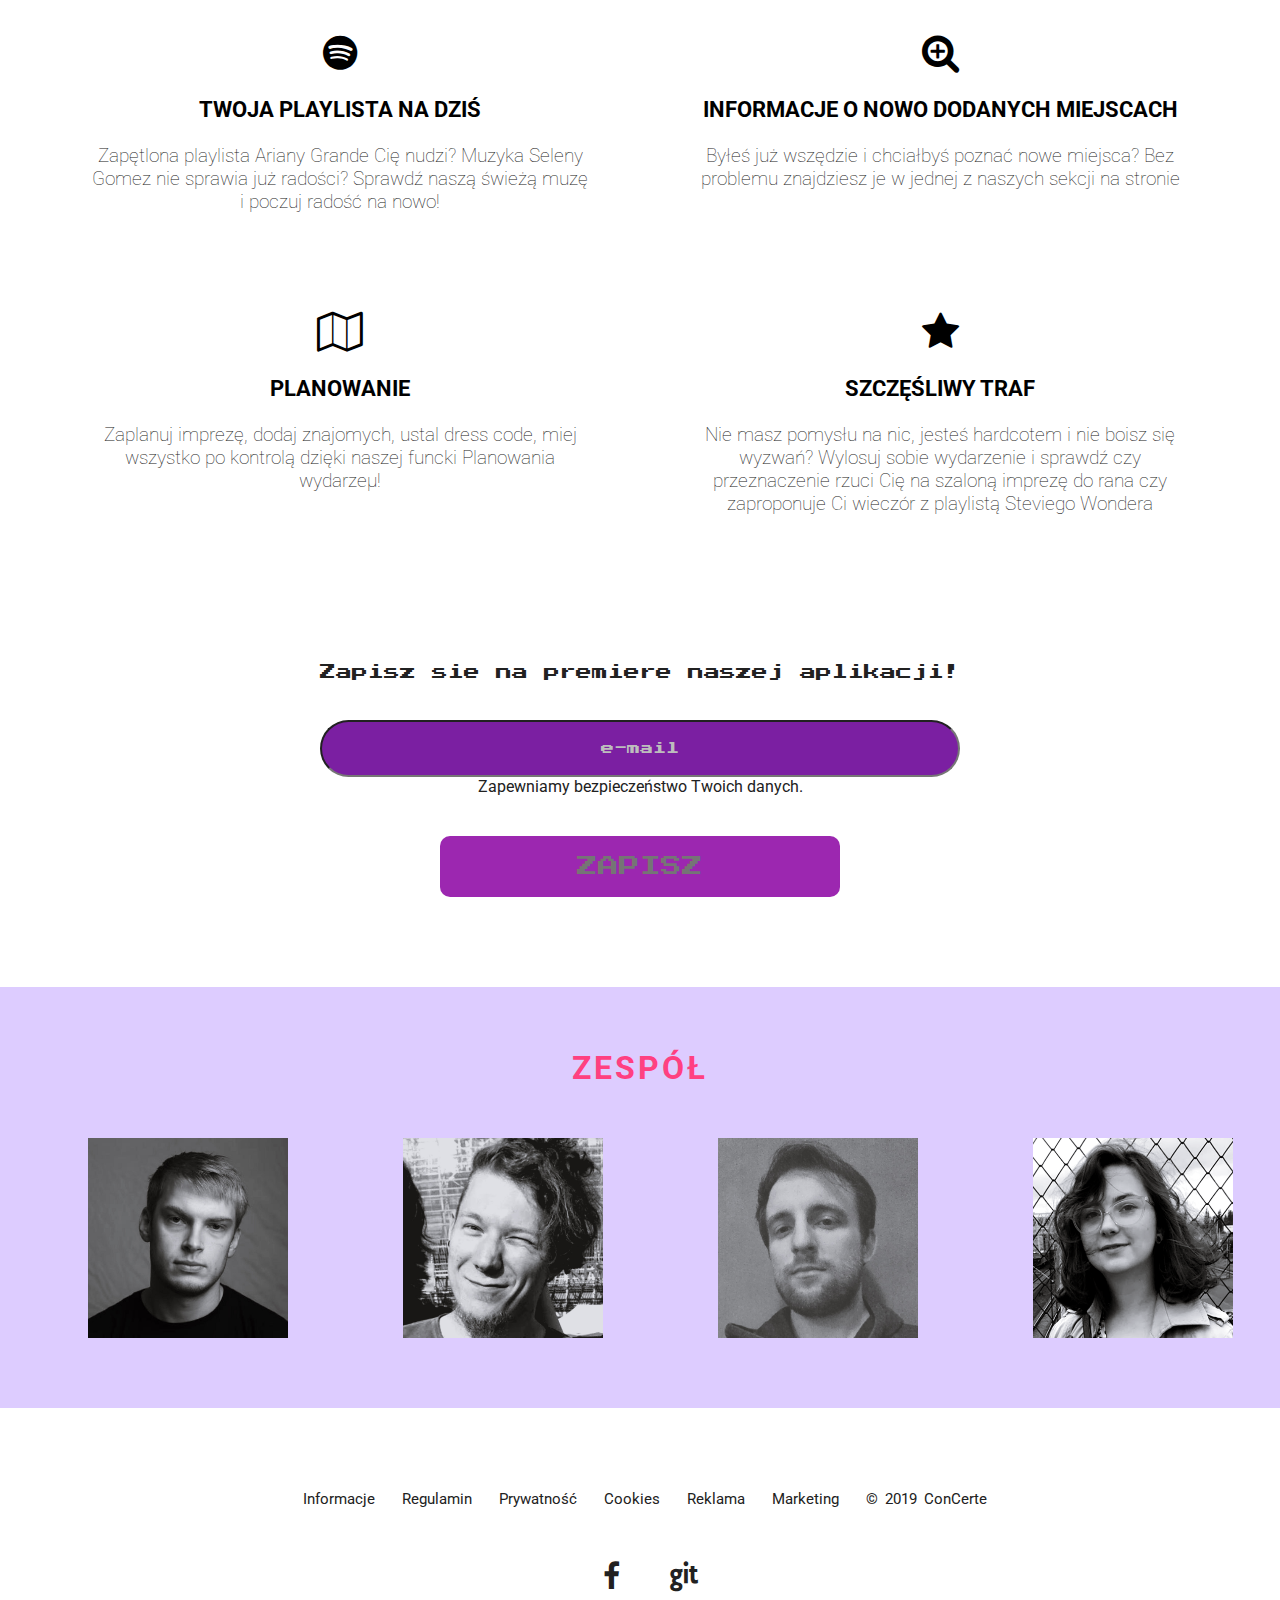
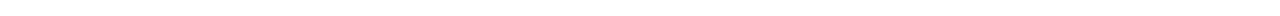
==== commit c45441a1: "links on their right place except michał" ====
--- a/index.html
+++ b/index.html
@@ -247,8 +247,8 @@
               <div class="back-content middle">
                 <h3>Robert Gancarczyk</h3>
                 <div class="sm">
-                  <a href="https://github.com/MateuszRostkowski" target="_blank"><i class="fa fa-github"></i></a>
-                  <a href="https://www.linkedin.com/in/mateusz-rostkowski-a20b6518a/" target="_blank"><i class="fa fa-linkedin"></i></a>
+                  <a href="https://github.com/55rho" target="_blank"><i class="fa fa-github"></i></a>
+                  <a href="https://www.linkedin.com/in/robert-gancarczyk/" target="_blank"><i class="fa fa-linkedin"></i></a>
                   <a href="#" class="m-usericon"><i class="fa fa-user"></i></a>
                 </div>
               </div>
@@ -264,7 +264,7 @@
               <div class="back-content middle">
                 <h3>Michał Zarzycki</h3>
                 <div class="sm">
-                  <a href="https://github.com/MateuszRostkowski" target="_blank"><i class="fa fa-github"></i></a>
+                  <a href="https://github.com/michalpzarzycki" target="_blank"><i class="fa fa-github"></i></a>
                   <a href="https://www.linkedin.com/in/mateusz-rostkowski-a20b6518a/" target="_blank"><i class="fa fa-linkedin"></i></a>
                   <a href="#" class="m-usericon"><i class="fa fa-user"></i></a>
                 </div>
@@ -281,8 +281,8 @@
               <div class="back-content middle">
                 <h3>Maria Romańczyk</h3>
                 <div class="sm">
-                  <a href="https://github.com/MateuszRostkowski" target="_blank"><i class="fa fa-github"></i></a>
-                  <a href="https://www.linkedin.com/in/mateusz-rostkowski-a20b6518a/" target="_blank"><i class="fa fa-linkedin"></i></a>
+                  <a href="https://github.com/maria-roma" target="_blank"><i class="fa fa-github"></i></a>
+                  <a href="https://www.linkedin.com/in/maria-romanczyk/" target="_blank"><i class="fa fa-linkedin"></i></a>
                   <a href="#" class="m-usericon"><i class="fa fa-user"></i></a>
                 </div>
               </div>
--- a/css/calculator.css
+++ b/css/calculator.css
@@ -39,11 +39,12 @@
 
 #calcButton {
     
-    background-color: var(--dark-primary-color);
+    background-color: #523f79;
     padding: 20px 10px;
     border-radius: 20px;
-    border: 4px solid black;
+    border: 2px solid #fff;
     font-weight: bold;
+    color: #fff;
 
 }
 
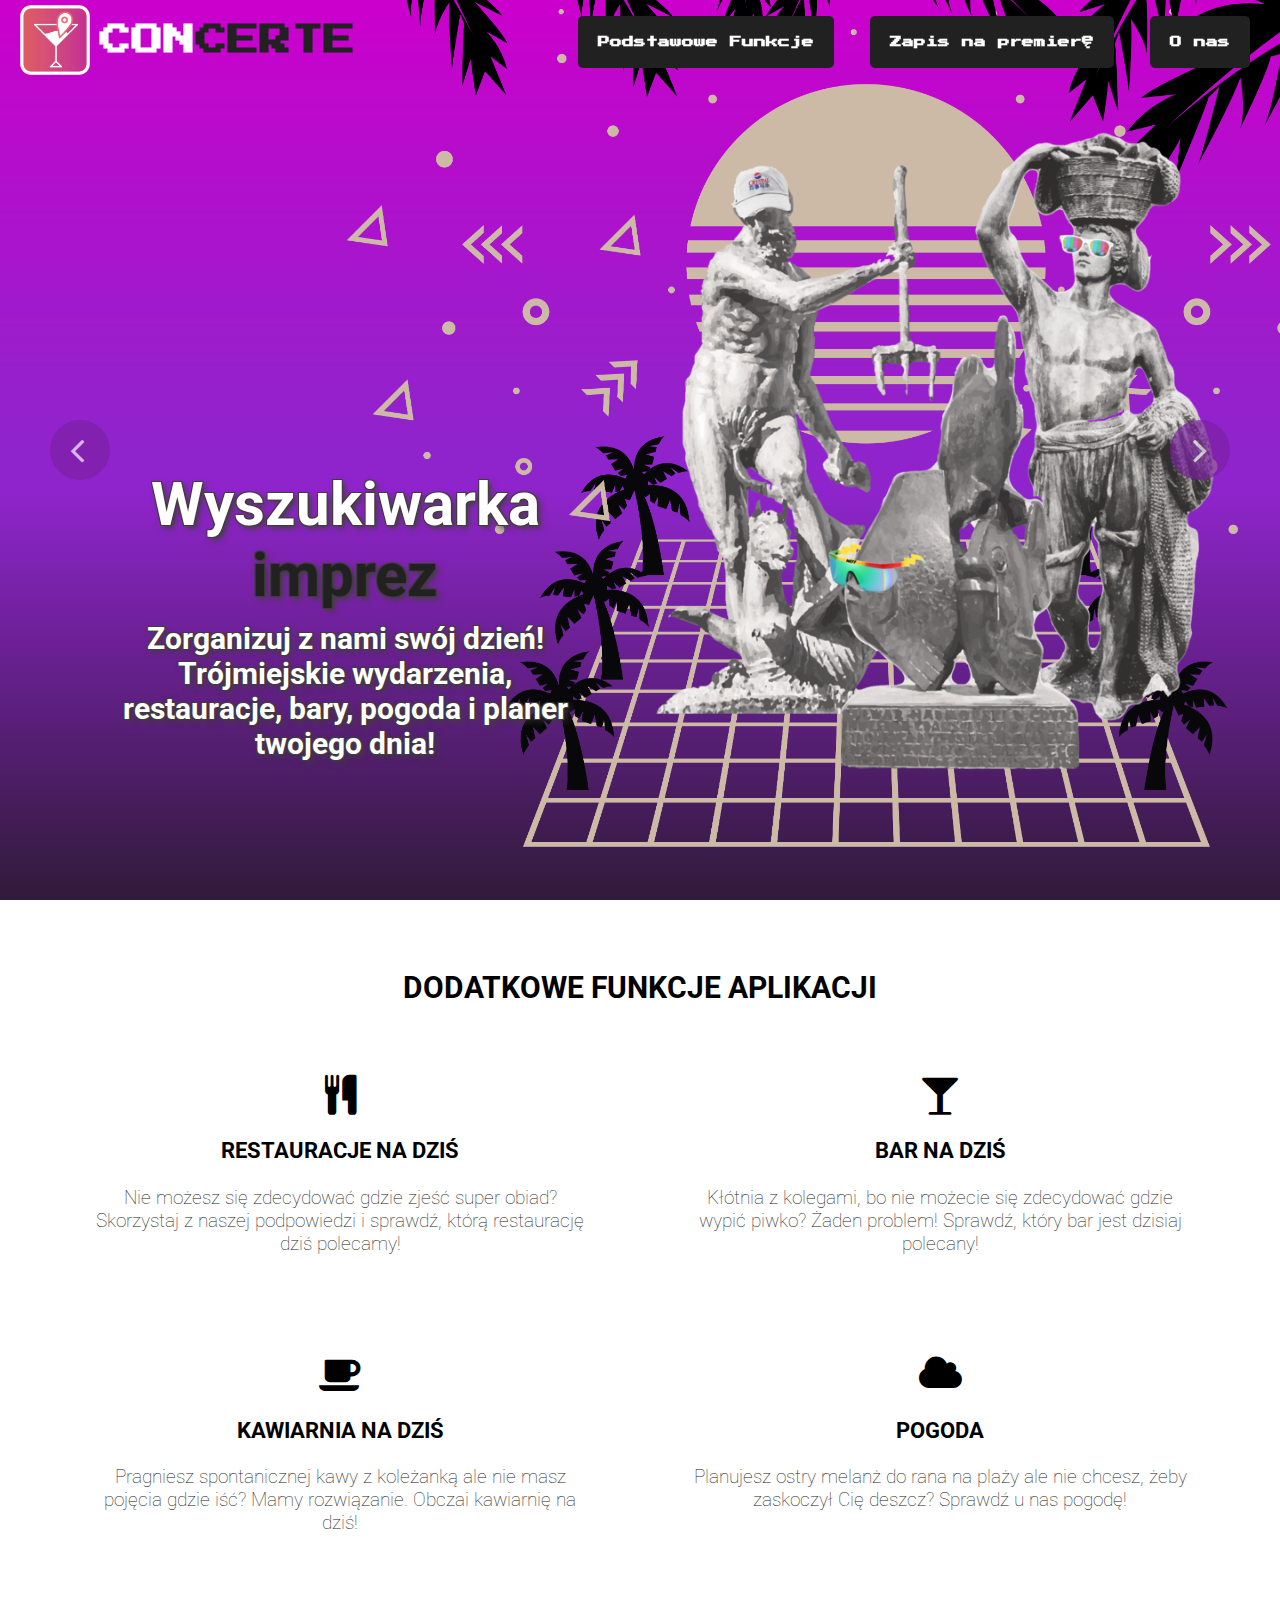
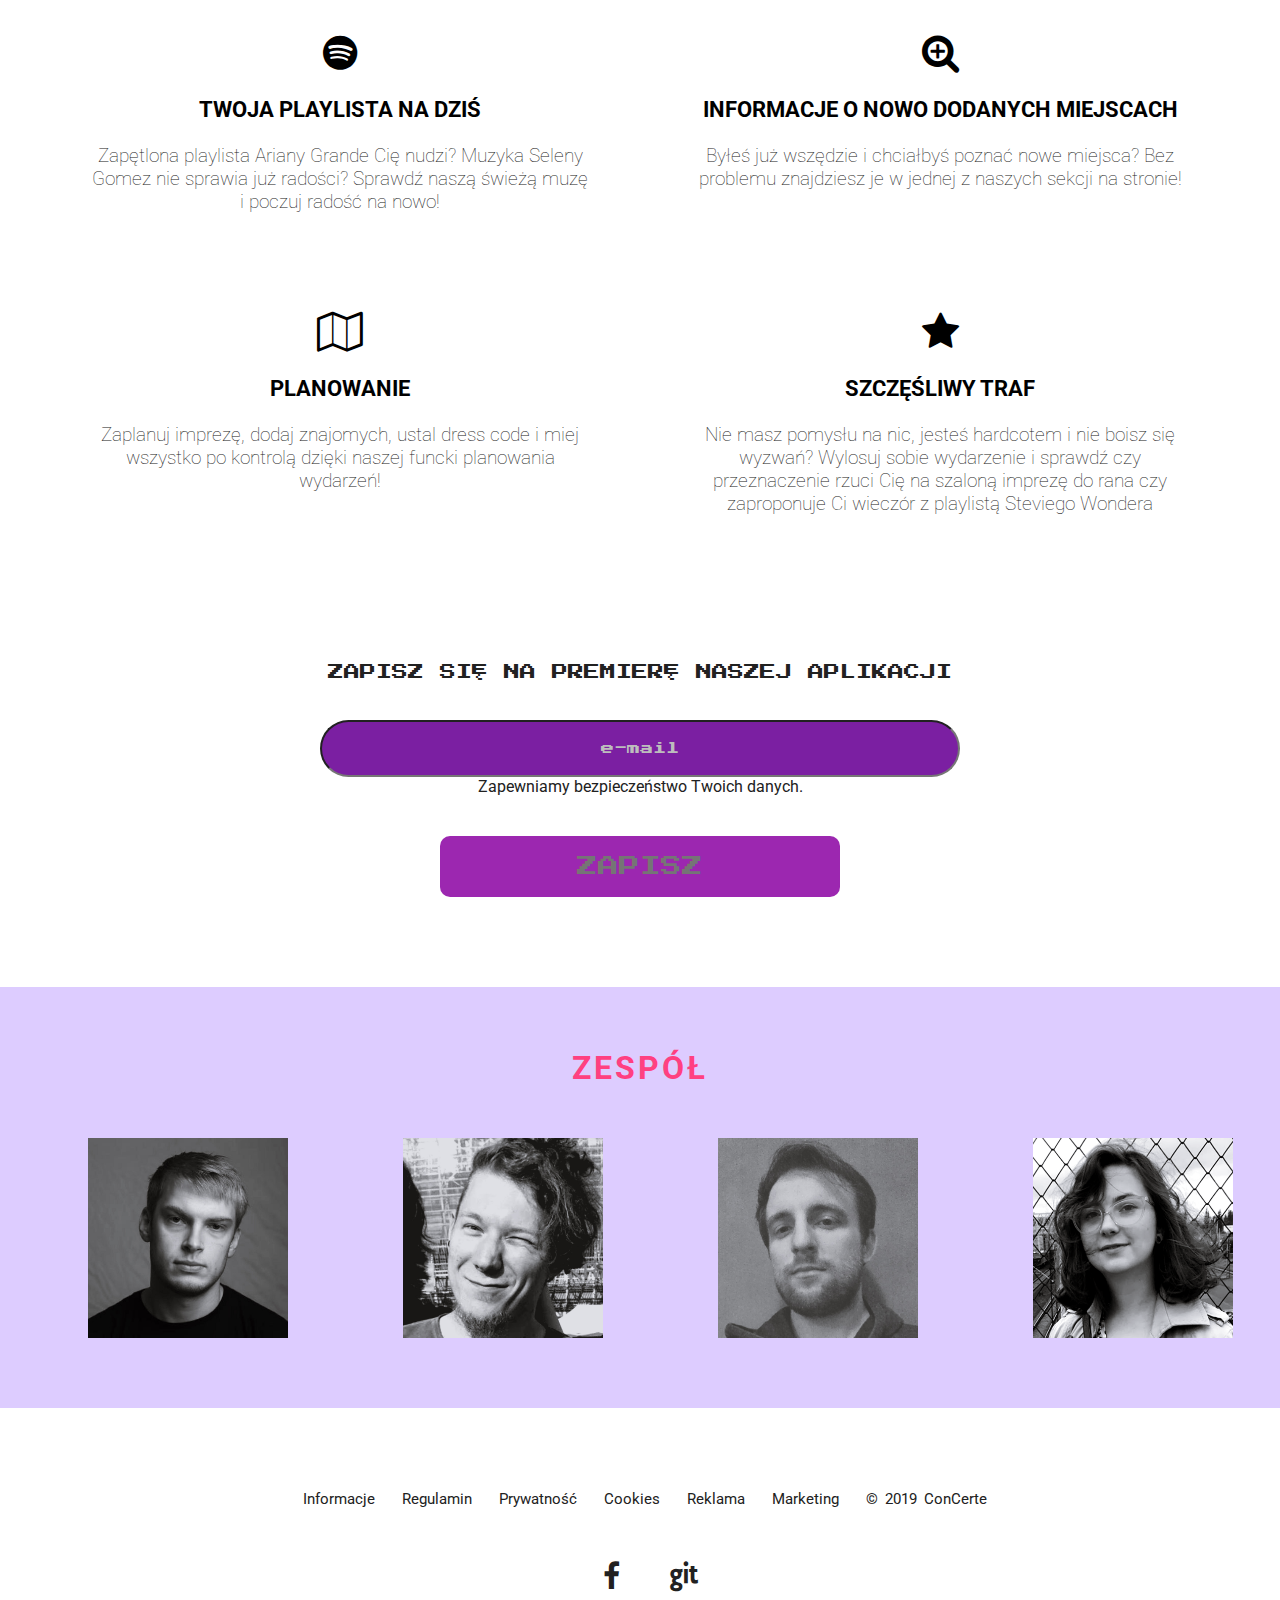
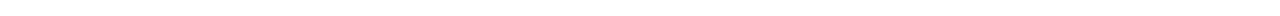
==== commit 7291d4a0: "all fixed" ====
--- a/index.html
+++ b/index.html
@@ -46,7 +46,7 @@
       </div>
       <div class="navigation__links">
         <a id="link1" class="navigation__link" href="#functions">Podstawowe Funkcje</a>
-        <a id="link2" class="navigation__link" href="#premier">Zapis na premiere</a>
+        <a id="link2" class="navigation__link" href="#premier">Zapis na premierę</a>
         <a id="link3" class="navigation__link" href="#about">O nas</a>
       </div>
       <div id="navigation__button">
@@ -93,8 +93,7 @@
               <div class="hero__text">
                 <h1>Dodawanie <span class="hero__certe">komentarzy</span></h1>
                 <p>
-                  Zorganizuj z nami swój dzień! Trójmiejskie wydarzenia,
-                  restauracje, bary, pogoda i planer twojego dnia!
+                  Dodaj opinię jeśli lubisz wyrażać opinię. Jeśli nie to nie.
                 </p>
               </div>
               <div class="hero__image">
@@ -105,8 +104,7 @@
               <div class="hero__text">
                 <h1>Dodawanie <span class="hero__certe">ocen</span></h1>
                 <p>
-                  Zorganizuj z nami swój dzień! Trójmiejskie wydarzenia,
-                  restauracje, bary, pogoda i planer twojego dnia!
+                 A tu oto można sobie pooceniać wszystko, jakby nasza opinia miała znaczenie dla wszechświata.
                 </p>
               </div>
               <div class="hero__image">
@@ -124,7 +122,7 @@
       </section>
 
       <section id="functions" class="details section--full">
-        <h2 class="details__title">Dodatkowe funkcje aplikacji</h2>
+        <h2 class="details__title">DODATKOWE FUNKCJE APLIKACJI</h2>
         <div class="details__all">
           <div class="details__box">
             <i class="fa fa-cutlery"></i>
@@ -138,7 +136,7 @@
             <i class="fa fa-glass"></i>
             <h3>BAR NA DZIŚ</h3>
             <p>
-              Kłotnia z kolegami, bo nie możecie się zdecydować gdzie wypić
+              Kłótnia z kolegami, bo nie możecie się zdecydować gdzie wypić
               piwko? Żaden problem! Sprawdź, który bar jest dzisiaj polecany!
             </p>
           </div>
@@ -146,8 +144,8 @@
             <i class="fa fa-coffee"></i>
             <h3>KAWIARNIA NA DZIŚ</h3>
             <p>
-              Pragniesz sponytanicznej kawy z koleżanką ale nie masz pojęcia
-              gdzie iść. Mamy rozwiązanie. Obczai Kawiarnie na dziś!
+              Pragniesz spontanicznej kawy z koleżanką ale nie masz pojęcia
+              gdzie iść? Mamy rozwiązanie. Obczai kawiarnię na dziś!
             </p>
           </div>
           <div class="details__box">
@@ -172,15 +170,15 @@
             <h3>INFORMACJE O NOWO DODANYCH MIEJSCACH</h3>
             <p>
               Byłeś już wszędzie i chciałbyś poznać nowe miejsca? Bez problemu
-              znajdziesz je w jednej z naszych sekcji na stronie
+              znajdziesz je w jednej z naszych sekcji na stronie!
             </p>
           </div>
           <div class="details__box">
             <i class="fa fa-map-o"></i>
             <h3>PLANOWANIE</h3>
             <p>
-              Zaplanuj imprezę, dodaj znajomych, ustal dress code, miej wszystko
-              po kontrolą dzięki naszej funcki Planowania wydarzeµ!
+              Zaplanuj imprezę, dodaj znajomych, ustal dress code i miej wszystko
+              po kontrolą dzięki naszej funcki planowania wydarzeń!
             </p>
           </div>
           <div class="details__box">
@@ -198,7 +196,7 @@
 
       <section class="premiere section--full" id="premier">
         <form class="premiere__form">
-          <label for="email">Zapisz sie na premiere naszej aplikacji!</label>
+          <label for="email">ZAPISZ SIĘ NA PREMIERĘ NASZEJ APLIKACJI</label>
           <input
             class="premiere__inputbox"
             type="email"
@@ -232,7 +230,6 @@
                 <div class="sm">
                   <a href="https://github.com/MateuszRostkowski" target="_blank"><i class="fa fa-github"></i></a>
                   <a href="https://www.linkedin.com/in/mateusz-rostkowski-a20b6518a/" target="_blank"><i class="fa fa-linkedin"></i></a>
-                  <a href="#" class="m-usericon"><i class="fa fa-user"></i></a>
                 </div>
               </div>
             </div>
@@ -249,7 +246,6 @@
                 <div class="sm">
                   <a href="https://github.com/55rho" target="_blank"><i class="fa fa-github"></i></a>
                   <a href="https://www.linkedin.com/in/robert-gancarczyk/" target="_blank"><i class="fa fa-linkedin"></i></a>
-                  <a href="#" class="m-usericon"><i class="fa fa-user"></i></a>
                 </div>
               </div>
             </div>
@@ -266,7 +262,6 @@
                 <div class="sm">
                   <a href="https://github.com/michalpzarzycki" target="_blank"><i class="fa fa-github"></i></a>
                   <a href="https://www.linkedin.com/in/mateusz-rostkowski-a20b6518a/" target="_blank"><i class="fa fa-linkedin"></i></a>
-                  <a href="#" class="m-usericon"><i class="fa fa-user"></i></a>
                 </div>
               </div>
             </div>
@@ -283,7 +278,6 @@
                 <div class="sm">
                   <a href="https://github.com/maria-roma" target="_blank"><i class="fa fa-github"></i></a>
                   <a href="https://www.linkedin.com/in/maria-romanczyk/" target="_blank"><i class="fa fa-linkedin"></i></a>
-                  <a href="#" class="m-usericon"><i class="fa fa-user"></i></a>
                 </div>
               </div>
             </div>
--- a/css/cookie.css
+++ b/css/cookie.css
@@ -31,6 +31,7 @@
     border: 5px solid #7B1FA2;
     background-color: #FF4081;
     color: #fff;
+    cursor: pointer;
 }
 #cookie>p>a{
     color: rgb(233, 177, 177);
--- a/css/calculator.css
+++ b/css/calculator.css
@@ -45,6 +45,7 @@
     border: 2px solid #fff;
     font-weight: bold;
     color: #fff;
+    cursor: pointer;
 
 }
 
@@ -58,4 +59,6 @@
 .slider{
     margin: 20px;
     width: 80%;
+    cursor: pointer;
+
 }
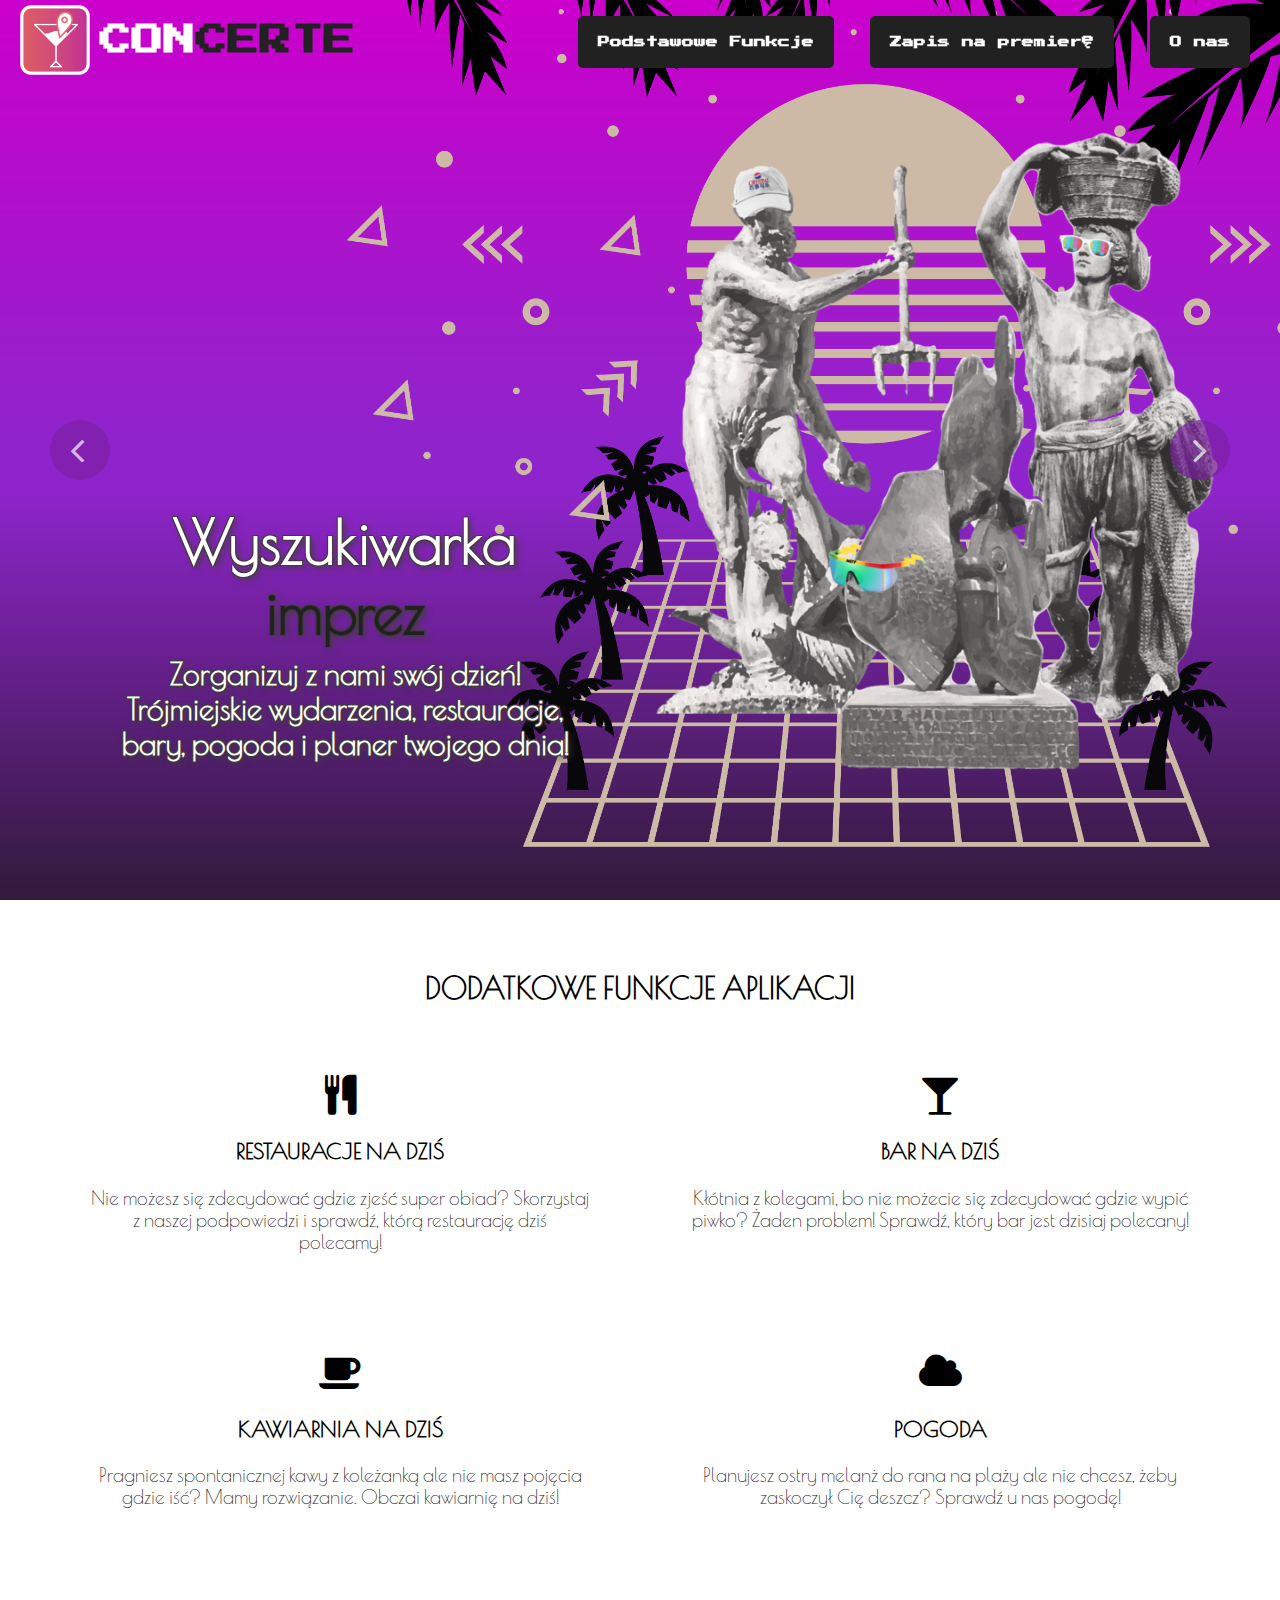
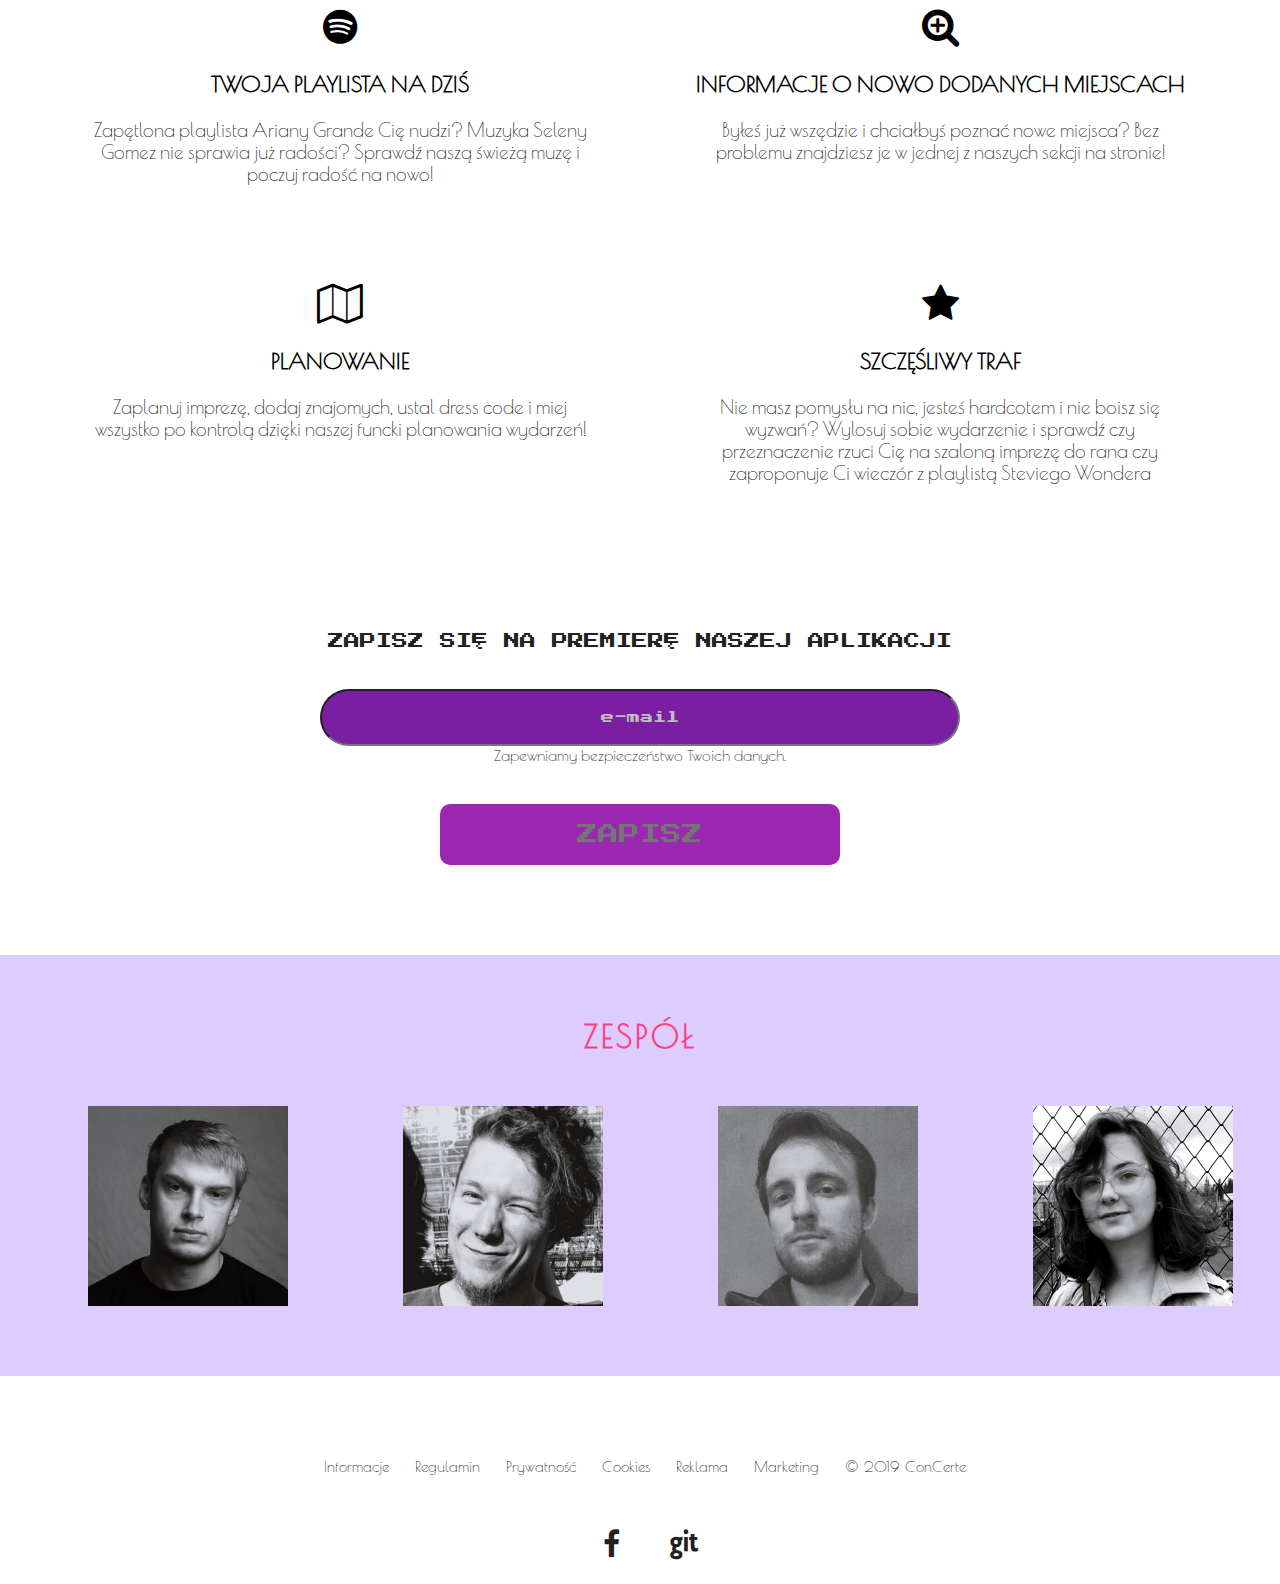
==== commit d15cb243: "zmiana font" ====
--- a/index.html
+++ b/index.html
@@ -10,12 +10,9 @@
       href="https://stackpath.bootstrapcdn.com/font-awesome/4.7.0/css/font-awesome.min.css"
       rel="stylesheet"
       integrity="sha384-wvfXpqpZZVQGK6TAh5PVlGOfQNHSoD2xbE+QkPxCAFlNEevoEH3Sl0sibVcOQVnN"
-      crossorigin="anonymous"
-    />
-    <link
-      href="https://fonts.googleapis.com/css?family=Press+Start+2P|Share+Tech+Mono&display=swap&subset=latin-ext"
-      rel="stylesheet"
-    />
+      crossorigin="anonymous"/>
+      <link href="https://fonts.googleapis.com/css?family=Poiret+One&display=swap&subset=latin-ext" rel="stylesheet">   
+      <link href="https://fonts.googleapis.com/css?family=Press+Start+2P|Share+Tech+Mono&display=swap&subset=latin-ext" rel="stylesheet"/>
     <link
       href="https://fonts.googleapis.com/css?family=Roboto&display=swap"
       rel="stylesheet"
@@ -229,7 +226,7 @@
                 <h3>Mateusz Rostkowski</h3>
                 <div class="sm">
                   <a href="https://github.com/MateuszRostkowski" target="_blank"><i class="fa fa-github"></i></a>
-                  <a href="https://www.linkedin.com/in/mateusz-rostkowski-a20b6518a/" target="_blank"><i class="fa fa-linkedin"></i></a>
+                  <a href="https://www.linkedin.com/in/mateusz-rostkowski/" target="_blank"><i class="fa fa-linkedin"></i></a>
                 </div>
               </div>
             </div>
@@ -261,7 +258,7 @@
                 <h3>Michał Zarzycki</h3>
                 <div class="sm">
                   <a href="https://github.com/michalpzarzycki" target="_blank"><i class="fa fa-github"></i></a>
-                  <a href="https://www.linkedin.com/in/mateusz-rostkowski-a20b6518a/" target="_blank"><i class="fa fa-linkedin"></i></a>
+                  <a href="https://www.linkedin.com/in/michal-piotr-zarzycki/" target="_blank"><i class="fa fa-linkedin"></i></a>
                 </div>
               </div>
             </div>
--- a/css/style.css
+++ b/css/style.css
@@ -18,7 +18,7 @@
 }
 
 body {
-  font-family: "Roboto", sans-serif;
+  font-family: 'Poiret One', cursive;
   margin: 0;
   width: 100%;
   
